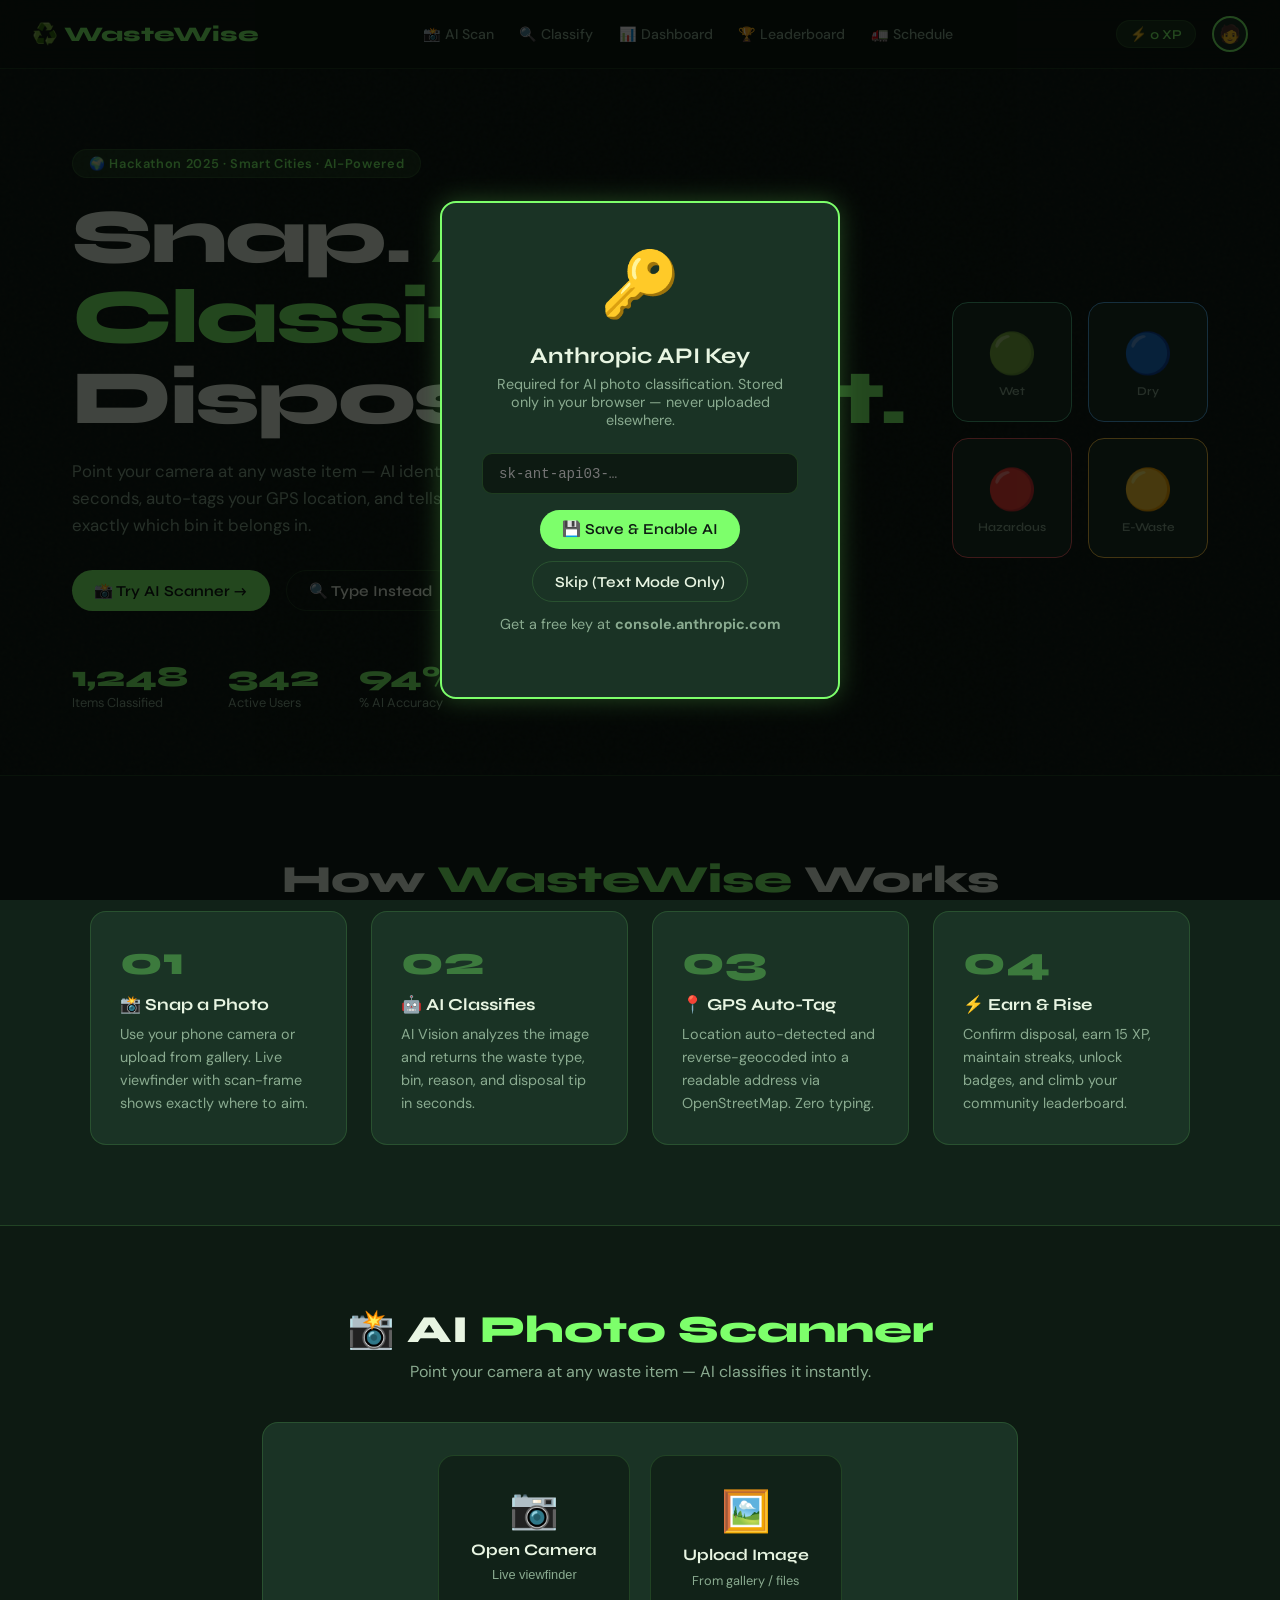
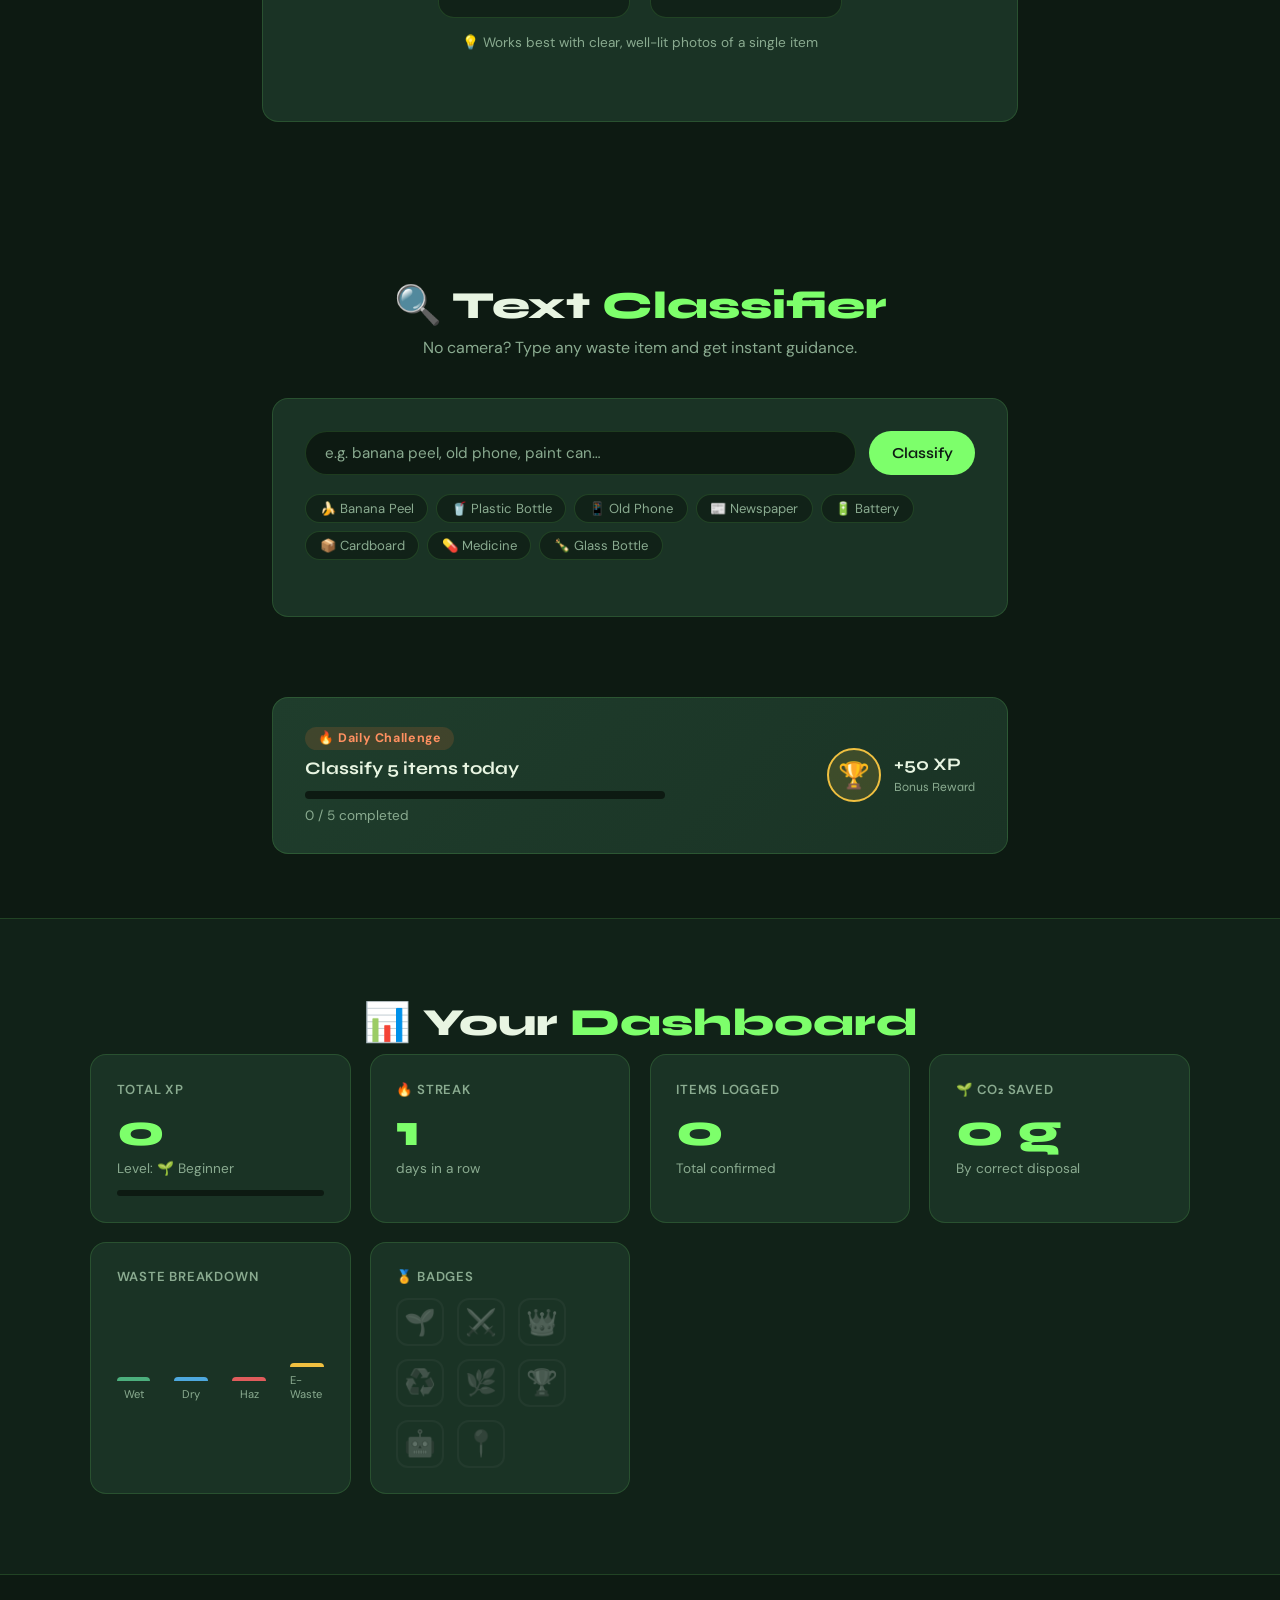
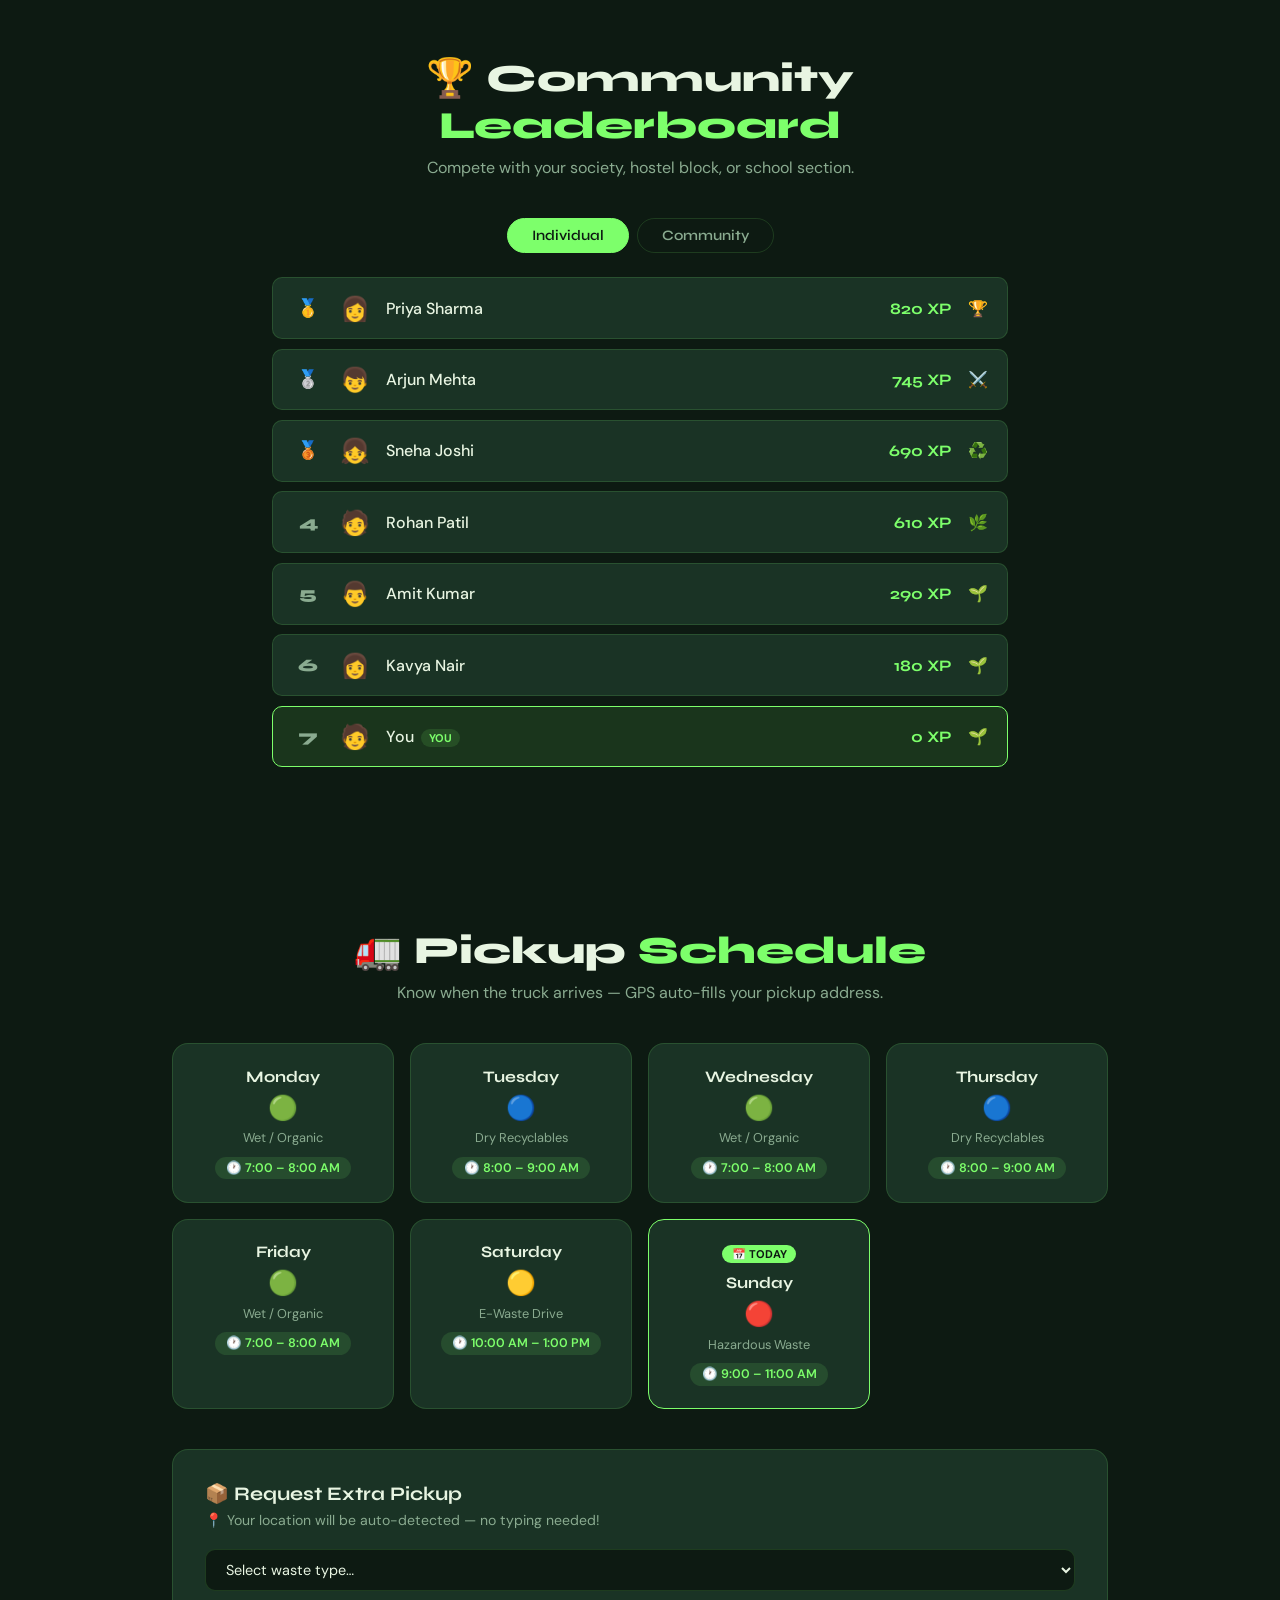
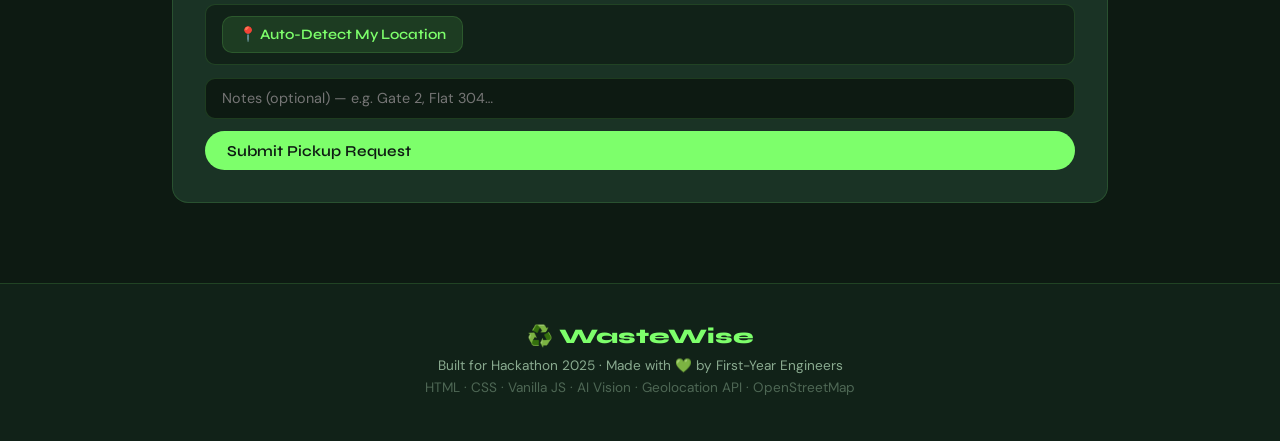
==== index.html @ c8e8f2af "Add files via upload" ====
<!DOCTYPE html>
<html lang="en">
<head>
  <meta charset="UTF-8"/>
  <meta name="viewport" content="width=device-width, initial-scale=1.0"/>
  <title>WasteWise – AI Waste Scanner</title>
  <link rel="stylesheet" href="style.css"/>
  <link href="https://fonts.googleapis.com/css2?family=Syne:wght@400;600;700;800&family=DM+Sans:ital,wght@0,300;0,400;0,500;1,300&display=swap" rel="stylesheet"/>
</head>
<body>

<!-- ═══════════ HEADER ═══════════ -->
<header class="header">
  <div class="logo">♻️ WasteWise</div>
  <nav class="nav">
    <a href="#ai-scan"     class="nav-link">📸 AI Scan</a>
    <a href="#scanner"     class="nav-link">🔍 Classify</a>
    <a href="#dashboard"   class="nav-link">📊 Dashboard</a>
    <a href="#leaderboard" class="nav-link">🏆 Leaderboard</a>
    <a href="#schedule"    class="nav-link">🚛 Schedule</a>
  </nav>
  <div class="header-right">
    <span class="xp-badge" id="headerXP">⚡ 0 XP</span>
    <div class="avatar">🧑</div>
  </div>
</header>

<!-- ═══════════ HERO ═══════════ -->
<section class="hero">
  <div class="hero-text">
    <div class="hero-tag">🌍 Hackathon 2025 · Smart Cities · AI-Powered</div>
    <h1 class="hero-title">Snap. <span class="accent">AI Classifies.</span><br/>Dispose <span class="accent">Right.</span></h1>
    <p class="hero-sub">Point your camera at any waste item — AI identifies it in seconds, auto-tags your GPS location, and tells you exactly which bin it belongs in.</p>
    <div class="hero-actions">
      <a href="#ai-scan" class="btn btn-primary">📸 Try AI Scanner →</a>
      <a href="#scanner" class="btn btn-ghost">🔍 Type Instead</a>
    </div>
    <div class="hero-stats">
      <div class="stat"><span class="stat-num" id="stat1">1,248</span><span class="stat-label">Items Classified</span></div>
      <div class="stat"><span class="stat-num" id="stat2">342</span><span class="stat-label">Active Users</span></div>
      <div class="stat"><span class="stat-num" id="stat3">94</span><span class="stat-label">% AI Accuracy</span></div>
    </div>
  </div>
  <div class="hero-visual">
    <div class="bin-group">
      <div class="bin bin-wet"    data-tooltip="Wet / Organic">🟢<span>Wet</span></div>
      <div class="bin bin-dry"    data-tooltip="Dry / Recyclable">🔵<span>Dry</span></div>
      <div class="bin bin-haz"    data-tooltip="Hazardous">🔴<span>Hazardous</span></div>
      <div class="bin bin-ewaste" data-tooltip="E-Waste">🟡<span>E-Waste</span></div>
    </div>
  </div>
</section>

<!-- ═══════════ HOW IT WORKS ═══════════ -->
<section class="how-section" id="how">
  <h2 class="section-title">How <span class="accent">WasteWise</span> Works</h2>
  <div class="steps">
    <div class="step-card">
      <div class="step-num">01</div>
      <h3>📸 Snap a Photo</h3>
      <p>Use your phone camera or upload from gallery. Live viewfinder with scan-frame shows exactly where to aim.</p>
    </div>
    <div class="step-card">
      <div class="step-num">02</div>
      <h3>🤖 AI Classifies</h3>
      <p>AI Vision analyzes the image and returns the waste type, bin, reason, and disposal tip in seconds.</p>
    </div>
    <div class="step-card">
      <div class="step-num">03</div>
      <h3>📍 GPS Auto-Tag</h3>
      <p>Location auto-detected and reverse-geocoded into a readable address via OpenStreetMap. Zero typing.</p>
    </div>
    <div class="step-card">
      <div class="step-num">04</div>
      <h3>⚡ Earn &amp; Rise</h3>
      <p>Confirm disposal, earn 15 XP, maintain streaks, unlock badges, and climb your community leaderboard.</p>
    </div>
  </div>
</section>

<!-- ═══════════════════════════════════════
     FEATURE 1 — AI PHOTO SCANNER
═══════════════════════════════════════ -->
<section class="ai-scan-section" id="ai-scan">
  <h2 class="section-title">📸 AI <span class="accent">Photo Scanner</span></h2>
  <p class="section-sub">Point your camera at any waste item — AI classifies it instantly.</p>

  <!-- API Notice bar -->
  <div class="api-notice hidden" id="apiNotice">
    ⚠️ AI scanning requires an Anthropic API key.
    <button class="btn-inline" id="setKeyBtn">Add Key →</button>
  </div>

  <div class="ai-scan-box">

    <!-- STEP 1: Input method -->
    <div class="cam-step" id="camStep1">
      <div class="cam-options">
        <button class="cam-option-btn" id="openCameraBtn">
          <div class="cam-option-icon">📷</div>
          <div class="cam-option-label">Open Camera</div>
          <div class="cam-option-sub">Live viewfinder</div>
        </button>
        <label class="cam-option-btn" for="fileUploadInput">
          <div class="cam-option-icon">🖼️</div>
          <div class="cam-option-label">Upload Image</div>
          <div class="cam-option-sub">From gallery / files</div>
        </label>
        <input type="file" id="fileUploadInput" accept="image/*" style="display:none"/>
      </div>
      <p class="cam-hint">💡 Works best with clear, well-lit photos of a single item</p>
    </div>

    <!-- STEP 2: Live Camera -->
    <div class="cam-step hidden" id="camStep2">
      <div class="camera-viewport">
        <video id="cameraVideo" autoplay playsinline muted></video>
        <div class="scan-overlay">
          <div class="scan-corner tl"></div>
          <div class="scan-corner tr"></div>
          <div class="scan-corner bl"></div>
          <div class="scan-corner br"></div>
          <div class="scan-laser"></div>
        </div>
        <p class="viewport-hint">📦 Centre the waste item inside the frame</p>
      </div>
      <canvas id="snapCanvas" style="display:none"></canvas>
      <div class="cam-bottom-bar">
        <button class="btn btn-ghost" id="closeCameraBtn">✕ Cancel</button>
        <button class="snap-btn" id="snapBtn" title="Take Photo">
          <div class="snap-ring"></div>
          <div class="snap-dot"></div>
        </button>
        <div style="width:80px"></div>
      </div>
    </div>

    <!-- STEP 3: Preview -->
    <div class="cam-step hidden" id="camStep3">
      <div class="preview-wrap">
        <img id="previewImg" src="" alt="Captured waste item"/>
        <div class="analyzing-overlay hidden" id="analyzingOverlay">
          <div class="ai-pulse"></div>
          <div class="ai-pulse-label">🤖 AI is analyzing…</div>
        </div>
      </div>
      <div class="preview-actions">
        <button class="btn btn-primary" id="analyzeBtn">🤖 Classify with AI</button>
        <button class="btn btn-ghost"   id="retakeBtn">🔄 Retake Photo</button>
      </div>
    </div>

    <!-- STEP 4: AI Result -->
    <div class="cam-step hidden" id="camStep4">
      <div class="ai-result-card">

        <div class="ai-result-top">
          <span class="ai-badge-pill">🤖 AI · Auto-Classified</span>
          <span class="ai-confidence-pill" id="aiConfidencePill">● High Confidence</span>
        </div>

        <div class="ai-result-main">
          <img id="aiThumb" src="" alt="Classified item" class="ai-thumb"/>
          <div class="ai-result-info">
            <div class="ai-item-name" id="aiItemName">Plastic Bottle</div>
            <div class="ai-bin-tag"   id="aiBinTag">🔵 Dry / Recyclable Bin</div>
            <span class="result-badge badge-dry ai-result-badge" id="aiResultBadge">DRY</span>
          </div>
        </div>

        <div class="ai-description" id="aiDescription">Loading description…</div>
        <div class="ai-tip-box"     id="aiTipBox">💡 Tip: Loading…</div>

        <!-- ══════════════════════════════
             FEATURE 2 — GPS AUTO-TAG
        ══════════════════════════════ -->
        <div class="gps-panel">
          <div class="gps-panel-header">
            <span>📍 Disposal Location</span>
            <button class="gps-refresh-btn" id="gpsRefreshBtn">🔄 Refresh GPS</button>
          </div>

          <!-- Detecting state -->
          <div class="gps-state gps-detecting hidden" id="gpsDetecting">
            <div class="gps-spinner"></div>
            <span>Acquiring GPS signal…</span>
          </div>

          <!-- Success state -->
          <div class="gps-state gps-result hidden" id="gpsResult">
            <div class="gps-address-row">
              <span class="gps-pin">📍</span>
              <div>
                <div class="gps-address" id="gpsAddress">—</div>
                <div class="gps-coords"  id="gpsCoords">—</div>
              </div>
            </div>
            <a class="gps-map-btn" id="gpsMapBtn" href="#" target="_blank" rel="noopener">
              🗺️ Open in Maps
            </a>
          </div>

          <!-- Denied state -->
          <div class="gps-state gps-denied hidden" id="gpsDenied">
            <span>⚠️ Location access denied.</span>
            <button class="btn-inline" id="gpsEnableBtn">Try Again</button>
          </div>
        </div>

        <div class="ai-actions">
          <button class="btn btn-confirm" id="aiConfirmBtn" data-bin="dry" data-co2="0">
            ✅ I Disposed Correctly! (+15 XP)
          </button>
          <button class="btn btn-ghost" id="aiReportBtn">🚩 Report Issue</button>
          <button class="btn btn-ghost" id="aiScanAgainBtn">📸 Scan Another Item</button>
        </div>

      </div>
    </div><!-- end camStep4 -->

  </div><!-- end ai-scan-box -->
</section>

<!-- ═══════════ TEXT CLASSIFIER ═══════════ -->
<section class="scanner-section" id="scanner">
  <h2 class="section-title">🔍 Text <span class="accent">Classifier</span></h2>
  <p class="section-sub">No camera? Type any waste item and get instant guidance.</p>

  <div class="classifier-box">
    <div class="search-bar">
      <input type="text" id="wasteInput" placeholder="e.g. banana peel, old phone, paint can…" autocomplete="off"/>
      <button class="btn btn-primary" id="classifyBtn">Classify</button>
    </div>
    <div class="quick-chips">
      <span class="chip" data-item="banana peel">🍌 Banana Peel</span>
      <span class="chip" data-item="plastic bottle">🥤 Plastic Bottle</span>
      <span class="chip" data-item="old phone">📱 Old Phone</span>
      <span class="chip" data-item="newspaper">📰 Newspaper</span>
      <span class="chip" data-item="battery">🔋 Battery</span>
      <span class="chip" data-item="cardboard">📦 Cardboard</span>
      <span class="chip" data-item="medicine bottle">💊 Medicine</span>
      <span class="chip" data-item="glass bottle">🍾 Glass Bottle</span>
    </div>
    <div class="result-card hidden" id="resultCard">
      <div class="result-header">
        <div class="result-icon" id="resultIcon">♻️</div>
        <div>
          <div class="result-item-name" id="resultItemName">Item</div>
          <div class="result-bin-label" id="resultBinLabel">Goes in: Dry Bin</div>
        </div>
        <span class="result-badge" id="resultBadge">DRY</span>
      </div>
      <div class="result-why" id="resultWhy"></div>
      <div class="result-tip" id="resultTip"></div>
      <div class="result-actions">
        <button class="btn btn-confirm" id="confirmBtn">✅ Disposed Correctly! (+10 XP)</button>
        <button class="btn btn-ghost"   id="reportBtn">🚩 Unsure / Report</button>
      </div>
    </div>
    <div class="unknown-card hidden" id="unknownCard">
      <div class="unknown-icon">🤔</div>
      <h3>We don't know this item yet!</h3>
      <p>Help us grow the database — vote for the correct bin:</p>
      <div class="bin-vote-group">
        <button class="bin-vote" data-bin="wet">🟢 Wet</button>
        <button class="bin-vote" data-bin="dry">🔵 Dry</button>
        <button class="bin-vote" data-bin="hazardous">🔴 Hazardous</button>
        <button class="bin-vote" data-bin="ewaste">🟡 E-Waste</button>
      </div>
      <p class="vote-thanks hidden" id="voteThanks">🎉 Thanks! +5 XP for contributing!</p>
    </div>
  </div>
</section>

<!-- ═══════════ DAILY CHALLENGE ═══════════ -->
<section class="challenge-section">
  <div class="challenge-banner">
    <div class="challenge-left">
      <div class="challenge-tag">🔥 Daily Challenge</div>
      <h3>Classify 5 items today</h3>
      <div class="progress-bar-wrap">
        <div class="progress-bar" id="challengeBar" style="width:0%"></div>
      </div>
      <p id="challengeProgress">0 / 5 completed</p>
    </div>
    <div class="challenge-reward">
      <div class="reward-circle">🏆</div>
      <div>+50 XP<br/><small>Bonus Reward</small></div>
    </div>
  </div>
</section>

<!-- ═══════════ DASHBOARD ═══════════ -->
<section class="dashboard-section" id="dashboard">
  <h2 class="section-title">📊 Your <span class="accent">Dashboard</span></h2>
  <div class="dash-grid">
    <div class="dash-card">
      <div class="dash-card-title">Total XP</div>
      <div class="dash-big" id="dashXP">0</div>
      <div class="dash-sub">Level: <span id="dashLevel">Beginner</span></div>
      <div class="level-bar-wrap"><div class="level-bar" id="levelBar" style="width:0%"></div></div>
    </div>
    <div class="dash-card">
      <div class="dash-card-title">🔥 Streak</div>
      <div class="dash-big" id="dashStreak">0</div>
      <div class="dash-sub">days in a row</div>
    </div>
    <div class="dash-card">
      <div class="dash-card-title">Items Logged</div>
      <div class="dash-big" id="dashItems">0</div>
      <div class="dash-sub">Total confirmed</div>
    </div>
    <div class="dash-card">
      <div class="dash-card-title">🌱 CO₂ Saved</div>
      <div class="dash-big" id="dashCO2">0 g</div>
      <div class="dash-sub">By correct disposal</div>
    </div>
    <div class="dash-card">
      <div class="dash-card-title">Waste Breakdown</div>
      <div class="bar-chart">
        <div class="bar-wrap"><div class="bar-col wet-col" id="barWet" style="height:4px"></div><span>Wet</span></div>
        <div class="bar-wrap"><div class="bar-col dry-col" id="barDry" style="height:4px"></div><span>Dry</span></div>
        <div class="bar-wrap"><div class="bar-col haz-col" id="barHaz" style="height:4px"></div><span>Haz</span></div>
        <div class="bar-wrap"><div class="bar-col ew-col"  id="barEW"  style="height:4px"></div><span>E-Waste</span></div>
      </div>
    </div>
    <div class="dash-card">
      <div class="dash-card-title">🏅 Badges</div>
      <div class="badge-grid" id="badgeGrid">
        <div class="badge locked" title="Log 1 item">🌱</div>
        <div class="badge locked" title="Log 10 items">⚔️</div>
        <div class="badge locked" title="7-day streak">👑</div>
        <div class="badge locked" title="5 dry items">♻️</div>
        <div class="badge locked" title="5 wet items">🌿</div>
        <div class="badge locked" title="500 XP">🏆</div>
        <div class="badge locked" title="5 AI scans">🤖</div>
        <div class="badge locked" title="3 GPS reports">📍</div>
      </div>
    </div>
  </div>
</section>

<!-- ═══════════ LEADERBOARD ═══════════ -->
<section class="leaderboard-section" id="leaderboard">
  <h2 class="section-title">🏆 Community <span class="accent">Leaderboard</span></h2>
  <p class="section-sub">Compete with your society, hostel block, or school section.</p>
  <div class="lb-tabs">
    <button class="lb-tab active" data-tab="individual">Individual</button>
    <button class="lb-tab"        data-tab="community">Community</button>
  </div>
  <div class="lb-table" id="lbTable"></div>
</section>

<!-- ═══════════ PICKUP SCHEDULE ═══════════ -->
<section class="schedule-section" id="schedule">
  <h2 class="section-title">🚛 Pickup <span class="accent">Schedule</span></h2>
  <p class="section-sub">Know when the truck arrives — GPS auto-fills your pickup address.</p>
  <div class="schedule-grid" id="scheduleGrid"></div>

  <div class="extra-pickup">
    <h3>📦 Request Extra Pickup</h3>
    <p class="pickup-sub">📍 Your location will be auto-detected — no typing needed!</p>
    <div class="pickup-form">
      <select id="pickupType">
        <option value="">Select waste type…</option>
        <option value="bulk">Bulk / Large Items</option>
        <option value="hazardous">Hazardous Waste</option>
        <option value="ewaste">E-Waste Drive</option>
        <option value="garden">Garden / Green Waste</option>
      </select>
      <div class="pickup-gps-row">
        <button class="btn btn-loc" id="detectPickupLocBtn">📍 Auto-Detect My Location</button>
        <div class="pickup-loc-detected hidden" id="pickupLocDetected">
          <span class="loc-tick">✅</span>
          <span id="pickupLocText">Detecting…</span>
          <button class="btn-redetect" id="redetectPickupBtn" title="Re-detect">🔄</button>
        </div>
      </div>
      <input type="text" id="pickupNotes" placeholder="Notes (optional) — e.g. Gate 2, Flat 304…"/>
      <button class="btn btn-primary" id="pickupSubmitBtn">Submit Pickup Request</button>
    </div>
    <div class="pickup-success hidden" id="pickupSuccess">
      ✅ Request submitted with your GPS location! You'll be notified 2 hrs before pickup. (+5 XP)
    </div>
  </div>
</section>

<!-- ═══════════ FOOTER ═══════════ -->
<footer class="footer">
  <div class="footer-logo">♻️ WasteWise</div>
  <p>Built for Hackathon 2025 · Made with 💚 by First-Year Engineers</p>
  <p class="footer-stack">HTML · CSS · Vanilla JS · AI Vision · Geolocation API · OpenStreetMap</p>
</footer>

<!-- Overlays -->
<div class="toast hidden" id="toast"></div>

<div class="popup-overlay hidden" id="badgePopup">
  <div class="popup-box">
    <div class="popup-icon" id="popupIcon">🏅</div>
    <h3>Badge Unlocked!</h3>
    <p id="popupBadgeName"></p>
    <button class="btn btn-primary" id="popupClose">Awesome! 🎉</button>
  </div>
</div>

<div class="popup-overlay hidden" id="apiKeyModal">
  <div class="popup-box api-key-box">
    <div class="popup-icon">🔑</div>
    <h3>Anthropic API Key</h3>
    <p>Required for AI photo classification. Stored only in your browser — never uploaded elsewhere.</p>
    <input type="password" id="apiKeyInput" placeholder="sk-ant-api03-…" class="api-key-input"/>
    <div class="api-key-actions">
      <button class="btn btn-primary" id="saveApiKeyBtn">💾 Save &amp; Enable AI</button>
      <button class="btn btn-ghost"   id="skipApiKeyBtn">Skip (Text Mode Only)</button>
    </div>
    <p class="api-key-note">Get a free key at <strong>console.anthropic.com</strong></p>
  </div>
</div>

<script src="script.js"></script>
</body>
</html>
---- style.css ----
/* ============================================================
   WasteWise v2 – style.css
   Dark forest green + electric lime · AI scanner · GPS panel
   ============================================================ */

/* ── Variables ── */
:root {
  --bg:      #0d1a12;
  --bg2:     #112218;
  --bg3:     #162d1e;
  --card:    #1a3325;
  --card2:   #1f3d2c;
  --accent:  #7dff6b;
  --accent2: #4cde3a;
  --adim:    rgba(125,255,107,0.12);
  --border:  rgba(125,255,107,0.15);
  --text:    #e8f5e2;
  --muted:   #8aab90;
  --wet:     #4caf7d;
  --dry:     #4ea8de;
  --haz:     #e05c5c;
  --ewaste:  #f0c040;
  --r:       16px;
  --rs:      10px;
  --shadow:  0 8px 40px rgba(0,0,0,.45);
  --glow:    0 0 24px rgba(125,255,107,.25);
}

/* ── Reset ── */
*,*::before,*::after{box-sizing:border-box;margin:0;padding:0}
html{scroll-behavior:smooth}
body{font-family:'DM Sans',sans-serif;background:var(--bg);color:var(--text);overflow-x:hidden}
a{text-decoration:none;color:inherit}
h1,h2,h3,.logo{font-family:'Syne',sans-serif}

/* Noise texture */
body::before{content:'';position:fixed;inset:0;background-image:url("data:image/svg+xml,%3Csvg viewBox='0 0 256 256' xmlns='http://www.w3.org/2000/svg'%3E%3Cfilter id='n'%3E%3CfeTurbulence type='fractalNoise' baseFrequency='0.9' numOctaves='4' stitchTiles='stitch'/%3E%3C/filter%3E%3Crect width='100%25' height='100%25' filter='url(%23n)' opacity='0.04'/%3E%3C/svg%3E");pointer-events:none;z-index:0}
section,header,footer{position:relative;z-index:1}

/* ── Typography ── */
.accent{color:var(--accent)}
.section-title{font-size:clamp(1.6rem,4vw,2.4rem);font-weight:800;text-align:center;margin-bottom:.5rem}
.section-sub{text-align:center;color:var(--muted);font-size:1rem;margin-bottom:2.5rem}

/* ── Buttons ── */
.btn{display:inline-flex;align-items:center;gap:.4rem;padding:.65rem 1.4rem;border-radius:50px;border:none;font-family:'Syne',sans-serif;font-size:.95rem;font-weight:600;cursor:pointer;transition:all .2s}
.btn-primary{background:var(--accent);color:#0d1a12}
.btn-primary:hover{background:var(--accent2);transform:translateY(-2px);box-shadow:var(--glow)}
.btn-ghost{background:transparent;color:var(--text);border:1.5px solid var(--border)}
.btn-ghost:hover{border-color:var(--accent);color:var(--accent)}
.btn-confirm{background:var(--wet);color:#fff;border-radius:var(--rs);font-size:.9rem;padding:.7rem 1.2rem}
.btn-confirm:hover{filter:brightness(1.15);transform:translateY(-2px)}
.btn-loc{background:var(--adim);border:1.5px solid var(--border);color:var(--accent);border-radius:var(--rs);font-family:'Syne',sans-serif;font-weight:600;font-size:.9rem;padding:.55rem 1rem;cursor:pointer;transition:all .2s}
.btn-loc:hover{border-color:var(--accent);box-shadow:var(--glow)}
.btn-inline{background:transparent;border:1px solid var(--accent);color:var(--accent);border-radius:50px;font-size:.8rem;font-weight:600;padding:.2rem .75rem;cursor:pointer;margin-left:.6rem;transition:all .2s}
.btn-inline:hover{background:var(--accent);color:#0d1a12}
.btn-redetect{background:transparent;border:none;cursor:pointer;font-size:1rem;margin-left:.4rem;transition:transform .3s}
.btn-redetect:hover{transform:rotate(180deg)}

/* ── HEADER ── */
.header{display:flex;align-items:center;justify-content:space-between;padding:1rem 2rem;background:rgba(13,26,18,.88);backdrop-filter:blur(12px);border-bottom:1px solid var(--border);position:sticky;top:0;z-index:200}
.logo{font-size:1.3rem;font-weight:800;color:var(--accent)}
.nav{display:flex;gap:1.6rem}
.nav-link{font-size:.88rem;font-weight:500;color:var(--muted);transition:color .2s}
.nav-link:hover{color:var(--accent)}
.header-right{display:flex;align-items:center;gap:1rem}
.xp-badge{background:var(--adim);border:1px solid var(--border);color:var(--accent);padding:.3rem .8rem;border-radius:50px;font-size:.85rem;font-weight:600;font-family:'Syne',sans-serif;transition:all .3s}
.avatar{width:36px;height:36px;border-radius:50%;background:var(--card);border:2px solid var(--accent);display:flex;align-items:center;justify-content:center;font-size:1.1rem}

/* ── HERO ── */
.hero{display:flex;align-items:center;justify-content:space-between;padding:5rem 2rem 4rem;max-width:1200px;margin:0 auto;gap:2rem}
.hero-tag{display:inline-block;background:var(--adim);border:1px solid var(--border);color:var(--accent);border-radius:50px;padding:.3rem 1rem;font-size:.8rem;font-weight:600;margin-bottom:1.2rem;letter-spacing:.05em}
.hero-title{font-size:clamp(2.4rem,7vw,4.8rem);font-weight:800;line-height:1.05;margin-bottom:1.2rem;letter-spacing:-.03em}
.hero-sub{color:var(--muted);font-size:1.05rem;line-height:1.6;max-width:460px;margin-bottom:2rem}
.hero-actions{display:flex;gap:1rem;flex-wrap:wrap;margin-bottom:3rem}
.hero-stats{display:flex;gap:2.5rem;flex-wrap:wrap}
.stat{display:flex;flex-direction:column}
.stat-num{font-family:'Syne',sans-serif;font-size:1.8rem;font-weight:800;color:var(--accent)}
.stat-label{font-size:.8rem;color:var(--muted)}
.bin-group{display:grid;grid-template-columns:1fr 1fr;gap:1rem}
.bin{width:120px;height:120px;background:var(--card);border:1.5px solid var(--border);border-radius:var(--r);display:flex;flex-direction:column;align-items:center;justify-content:center;font-size:2.5rem;gap:.3rem;cursor:default;transition:transform .25s,box-shadow .25s;position:relative}
.bin span{font-size:.75rem;font-weight:600;color:var(--muted);font-family:'Syne',sans-serif}
.bin:hover{transform:translateY(-6px);box-shadow:var(--glow)}
.bin-wet{border-color:var(--wet)}.bin-dry{border-color:var(--dry)}.bin-haz{border-color:var(--haz)}.bin-ewaste{border-color:var(--ewaste)}
.bin::after{content:attr(data-tooltip);position:absolute;bottom:-2.2rem;background:#000;color:var(--accent);font-size:.72rem;padding:.25rem .6rem;border-radius:6px;white-space:nowrap;opacity:0;pointer-events:none;transition:opacity .2s}
.bin:hover::after{opacity:1}

/* ── HOW SECTION ── */
.how-section{background:var(--bg2);padding:5rem 2rem;border-top:1px solid var(--border);border-bottom:1px solid var(--border)}
.steps{display:grid;grid-template-columns:repeat(auto-fit,minmax(220px,1fr));gap:1.5rem;max-width:1100px;margin:0 auto}
.step-card{background:var(--card);border:1px solid var(--border);border-radius:var(--r);padding:1.8rem;transition:transform .2s,border-color .2s}
.step-card:hover{transform:translateY(-4px);border-color:var(--accent)}
.step-num{font-family:'Syne',sans-serif;font-size:2.5rem;font-weight:800;color:var(--accent);opacity:.35;line-height:1;margin-bottom:.8rem}
.step-card h3{font-size:1.05rem;margin-bottom:.5rem}
.step-card p{color:var(--muted);font-size:.9rem;line-height:1.6}

/* ══════════════════════════════════════════
   AI SCAN SECTION
══════════════════════════════════════════ */
.ai-scan-section{padding:5rem 2rem;max-width:820px;margin:0 auto}

.api-notice{background:rgba(224,92,92,.12);border:1px solid var(--haz);border-radius:var(--rs);color:var(--haz);padding:.7rem 1.2rem;font-size:.9rem;margin-bottom:1.5rem;display:flex;align-items:center;gap:.5rem}
.api-notice.hidden{display:none!important}

.ai-scan-box{background:var(--card);border:1px solid var(--border);border-radius:var(--r);padding:2rem;min-height:300px}

/* cam steps */
.cam-step{animation:slideUp .3s ease}
.cam-step.hidden{display:none!important}
@keyframes slideUp{from{transform:translateY(14px);opacity:0}to{transform:translateY(0);opacity:1}}

/* ── Step 1: options ── */
.cam-options{display:flex;gap:1.2rem;justify-content:center;flex-wrap:wrap;margin-bottom:1rem}
.cam-option-btn{background:var(--bg2);border:1.5px solid var(--border);border-radius:var(--r);padding:1.8rem 2rem;display:flex;flex-direction:column;align-items:center;gap:.5rem;cursor:pointer;transition:all .2s;min-width:160px}
.cam-option-btn:hover{border-color:var(--accent);box-shadow:var(--glow);transform:translateY(-3px)}
.cam-option-icon{font-size:2.5rem}
.cam-option-label{font-family:'Syne',sans-serif;font-weight:700;font-size:1rem;color:var(--text)}
.cam-option-sub{font-size:.8rem;color:var(--muted)}
.cam-hint{text-align:center;color:var(--muted);font-size:.85rem;margin-top:.5rem}

/* ── Step 2: camera viewport ── */
.camera-viewport{position:relative;width:100%;max-width:600px;margin:0 auto;border-radius:var(--r);overflow:hidden;background:#000;aspect-ratio:4/3}
#cameraVideo{width:100%;height:100%;object-fit:cover;display:block}

/* Scan frame overlay */
.scan-overlay{position:absolute;inset:0;pointer-events:none}
.scan-corner{position:absolute;width:36px;height:36px;border-color:var(--accent);border-style:solid}
.scan-corner.tl{top:12%;left:12%;border-width:3px 0 0 3px;border-radius:4px 0 0 0}
.scan-corner.tr{top:12%;right:12%;border-width:3px 3px 0 0;border-radius:0 4px 0 0}
.scan-corner.bl{bottom:12%;left:12%;border-width:0 0 3px 3px;border-radius:0 0 0 4px}
.scan-corner.br{bottom:12%;right:12%;border-width:0 3px 3px 0;border-radius:0 0 4px 0}

/* Scanning laser line */
.scan-laser{position:absolute;left:12%;right:12%;height:2px;background:linear-gradient(90deg,transparent,var(--accent),transparent);animation:laserScan 2s ease-in-out infinite;box-shadow:0 0 8px var(--accent)}
@keyframes laserScan{0%{top:12%}50%{top:88%}100%{top:12%}}

.viewport-hint{position:absolute;bottom:1rem;left:50%;transform:translateX(-50%);background:rgba(0,0,0,.6);color:var(--accent);font-size:.8rem;padding:.3rem .9rem;border-radius:50px;white-space:nowrap}

.cam-bottom-bar{display:flex;justify-content:space-between;align-items:center;margin-top:1.2rem;padding:0 1rem}

/* Shutter button */
.snap-btn{width:72px;height:72px;border-radius:50%;background:transparent;border:4px solid var(--accent);display:flex;align-items:center;justify-content:center;cursor:pointer;position:relative;transition:transform .15s;padding:0}
.snap-btn:hover{transform:scale(1.08)}
.snap-btn:active{transform:scale(.94)}
.snap-ring{width:60px;height:60px;border-radius:50%;border:2px solid var(--accent);position:absolute;opacity:.4}
.snap-dot{width:50px;height:50px;border-radius:50%;background:var(--accent)}

/* ── Step 3: preview ── */
.preview-wrap{position:relative;width:100%;max-width:500px;margin:0 auto;border-radius:var(--r);overflow:hidden;background:#000}
.preview-wrap img{width:100%;display:block}

/* Analyzing overlay */
.analyzing-overlay{position:absolute;inset:0;background:rgba(13,26,18,.82);display:flex;flex-direction:column;align-items:center;justify-content:center;gap:1.2rem}
.analyzing-overlay.hidden{display:none!important}
.ai-pulse{width:60px;height:60px;border-radius:50%;background:var(--adim);border:3px solid var(--accent);animation:pulse 1.2s ease-in-out infinite}
@keyframes pulse{0%,100%{transform:scale(1);opacity:.7}50%{transform:scale(1.25);opacity:1}}
.ai-pulse-label{font-family:'Syne',sans-serif;font-weight:700;color:var(--accent);font-size:1rem}

.preview-actions{display:flex;gap:.8rem;justify-content:center;margin-top:1.2rem;flex-wrap:wrap}

/* ── Step 4: AI result ── */
.ai-result-card{background:var(--bg2);border:1.5px solid var(--border);border-radius:var(--r);padding:1.6rem;animation:slideUp .35s ease}
.ai-result-top{display:flex;justify-content:space-between;align-items:center;margin-bottom:1rem;flex-wrap:wrap;gap:.5rem}
.ai-badge-pill{background:rgba(125,255,107,.08);border:1px solid var(--border);color:var(--accent);border-radius:50px;padding:.25rem .85rem;font-size:.78rem;font-weight:600;font-family:'Syne',sans-serif}
.ai-confidence-pill{font-size:.82rem;font-weight:700;font-family:'Syne',sans-serif}

.ai-result-main{display:flex;gap:1.2rem;align-items:center;margin-bottom:1rem}
.ai-thumb{width:100px;height:100px;object-fit:cover;border-radius:var(--rs);border:2px solid var(--border);flex-shrink:0}
.ai-result-info{flex:1}
.ai-item-name{font-family:'Syne',sans-serif;font-size:1.4rem;font-weight:800;margin-bottom:.3rem}
.ai-bin-tag{color:var(--muted);font-size:.9rem;margin-bottom:.5rem}
.ai-result-badge{display:inline-block}

.ai-description{color:var(--text);font-size:.92rem;line-height:1.6;margin-bottom:.8rem}
.ai-tip-box{background:var(--adim);border-left:3px solid var(--accent);padding:.6rem 1rem;border-radius:0 var(--rs) var(--rs) 0;font-size:.88rem;color:var(--accent);margin-bottom:1.2rem}
.ai-actions{display:flex;gap:.7rem;flex-wrap:wrap}

/* Result badge variants (shared by text + AI classifier) */
.result-badge{padding:.3rem .9rem;border-radius:50px;font-family:'Syne',sans-serif;font-size:.78rem;font-weight:700;letter-spacing:.06em}
.badge-wet{background:rgba(76,175,125,.2);color:var(--wet);border:1px solid var(--wet)}
.badge-dry{background:rgba(78,168,222,.2);color:var(--dry);border:1px solid var(--dry)}
.badge-haz{background:rgba(224,92,92,.2);color:var(--haz);border:1px solid var(--haz)}
.badge-ewaste{background:rgba(240,192,64,.2);color:var(--ewaste);border:1px solid var(--ewaste)}

/* ══════════════════════════════════════════
   GPS PANEL (Feature 2)
══════════════════════════════════════════ */
.gps-panel{background:var(--card);border:1px solid var(--border);border-radius:var(--rs);padding:1rem 1.2rem;margin-bottom:1.2rem}
.gps-panel-header{display:flex;justify-content:space-between;align-items:center;margin-bottom:.8rem;font-family:'Syne',sans-serif;font-size:.85rem;font-weight:700;color:var(--text)}
.gps-refresh-btn{background:transparent;border:1px solid var(--border);color:var(--muted);border-radius:50px;font-size:.75rem;padding:.2rem .7rem;cursor:pointer;transition:all .2s}
.gps-refresh-btn:hover{border-color:var(--accent);color:var(--accent)}

/* GPS states */
.gps-state{display:flex;align-items:center;gap:.8rem;font-size:.88rem;flex-wrap:wrap}
.gps-state.hidden{display:none!important}

.gps-detecting{color:var(--muted)}
.gps-spinner{width:18px;height:18px;border:2px solid var(--border);border-top-color:var(--accent);border-radius:50%;animation:spin .8s linear infinite;flex-shrink:0}
@keyframes spin{to{transform:rotate(360deg)}}

.gps-result{flex-direction:column;align-items:flex-start;gap:.6rem}
.gps-address-row{display:flex;gap:.6rem;align-items:flex-start}
.gps-pin{font-size:1.2rem;flex-shrink:0;margin-top:.1rem}
.gps-address{font-weight:600;color:var(--text);font-size:.9rem;line-height:1.4}
.gps-coords{color:var(--muted);font-size:.78rem;margin-top:.2rem}
.gps-map-btn{display:inline-flex;align-items:center;gap:.4rem;background:var(--adim);border:1px solid var(--border);color:var(--accent);border-radius:50px;padding:.3rem .9rem;font-size:.8rem;font-weight:600;font-family:'Syne',sans-serif;transition:all .2s;margin-left:1.8rem}
.gps-map-btn:hover{border-color:var(--accent);box-shadow:var(--glow)}

.gps-denied{color:var(--haz);gap:.6rem}

/* ══════════════════════════════════════════
   TEXT CLASSIFIER SECTION
══════════════════════════════════════════ */
.scanner-section{padding:5rem 2rem;max-width:800px;margin:0 auto}
.classifier-box{background:var(--card);border:1px solid var(--border);border-radius:var(--r);padding:2rem}

.search-bar{display:flex;gap:.8rem;margin-bottom:1.2rem}
.search-bar input{flex:1;background:var(--bg);border:1.5px solid var(--border);border-radius:50px;padding:.7rem 1.2rem;color:var(--text);font-family:'DM Sans',sans-serif;font-size:.95rem;outline:none;transition:border-color .2s}
.search-bar input:focus{border-color:var(--accent)}
.search-bar input::placeholder{color:var(--muted)}

.quick-chips{display:flex;flex-wrap:wrap;gap:.5rem;margin-bottom:1.5rem}
.chip{background:var(--bg2);border:1px solid var(--border);border-radius:50px;padding:.3rem .85rem;font-size:.82rem;cursor:pointer;transition:all .18s;color:var(--muted)}
.chip:hover{border-color:var(--accent);color:var(--accent);background:var(--adim)}

.result-card{background:var(--bg2);border:1.5px solid var(--border);border-radius:var(--r);padding:1.5rem;animation:slideUp .3s ease}
.result-card.hidden,.unknown-card.hidden{display:none!important}
.result-header{display:flex;align-items:center;gap:1rem;margin-bottom:1rem}
.result-icon{font-size:2.5rem}
.result-item-name{font-family:'Syne',sans-serif;font-size:1.25rem;font-weight:700}
.result-bin-label{color:var(--muted);font-size:.85rem;margin-top:.2rem}
.result-header .result-badge{margin-left:auto}
.result-why{color:var(--text);font-size:.92rem;line-height:1.6;margin-bottom:.8rem}
.result-tip{background:var(--adim);border-left:3px solid var(--accent);padding:.6rem 1rem;border-radius:0 var(--rs) var(--rs) 0;font-size:.88rem;color:var(--accent);margin-bottom:1.2rem}
.result-actions{display:flex;gap:.8rem;flex-wrap:wrap}

.unknown-card{background:var(--bg2);border:1.5px dashed var(--border);border-radius:var(--r);padding:2rem;text-align:center;animation:slideUp .3s ease}
.unknown-icon{font-size:3rem;margin-bottom:.8rem}
.unknown-card h3{margin-bottom:.5rem}
.unknown-card p{color:var(--muted);font-size:.9rem;margin-bottom:1rem}
.bin-vote-group{display:flex;gap:.6rem;justify-content:center;flex-wrap:wrap}
.bin-vote{padding:.55rem 1.1rem;border-radius:var(--rs);border:1.5px solid var(--border);background:var(--card);color:var(--text);font-size:.9rem;cursor:pointer;transition:all .2s}
.bin-vote:hover{border-color:var(--accent);color:var(--accent)}
.vote-thanks{color:var(--accent);font-size:.9rem;margin-top:1rem}

/* ── Challenge ── */
.challenge-section{padding:0 2rem 4rem;max-width:800px;margin:0 auto}
.challenge-banner{background:linear-gradient(135deg,var(--card2),var(--card));border:1.5px solid var(--border);border-radius:var(--r);padding:1.8rem 2rem;display:flex;align-items:center;justify-content:space-between;gap:1.5rem}
.challenge-tag{display:inline-block;background:rgba(255,120,50,.15);color:#ff9060;border-radius:50px;padding:.2rem .8rem;font-size:.78rem;font-weight:700;letter-spacing:.05em;margin-bottom:.5rem}
.challenge-banner h3{font-family:'Syne',sans-serif;font-size:1.1rem;margin-bottom:.8rem}
.challenge-left{flex:1}
.progress-bar-wrap{background:var(--bg);border-radius:50px;height:8px;width:100%;max-width:360px;overflow:hidden;margin-bottom:.5rem}
.progress-bar{height:100%;background:var(--accent);border-radius:50px;transition:width .5s ease}
#challengeProgress{color:var(--muted);font-size:.85rem}
.challenge-reward{display:flex;align-items:center;gap:.8rem}
.reward-circle{width:54px;height:54px;border-radius:50%;background:rgba(255,200,60,.15);border:2px solid var(--ewaste);display:flex;align-items:center;justify-content:center;font-size:1.6rem}
.challenge-reward div:last-child{font-family:'Syne',sans-serif;font-weight:700;font-size:1.1rem}
.challenge-reward small{color:var(--muted);font-weight:400;font-size:.78rem}

/* ── Dashboard ── */
.dashboard-section{padding:5rem 2rem;background:var(--bg2);border-top:1px solid var(--border);border-bottom:1px solid var(--border)}
.dash-grid{display:grid;grid-template-columns:repeat(auto-fit,minmax(240px,1fr));gap:1.2rem;max-width:1100px;margin:0 auto}
.dash-card{background:var(--card);border:1px solid var(--border);border-radius:var(--r);padding:1.6rem;transition:transform .2s}
.dash-card:hover{transform:translateY(-3px)}
.dash-card-title{font-size:.82rem;font-weight:600;color:var(--muted);text-transform:uppercase;letter-spacing:.06em;margin-bottom:.7rem}
.dash-big{font-family:'Syne',sans-serif;font-size:2.8rem;font-weight:800;color:var(--accent);line-height:1;margin-bottom:.4rem}
.dash-sub{color:var(--muted);font-size:.85rem}
.level-bar-wrap{background:var(--bg);border-radius:50px;height:6px;margin-top:.8rem;overflow:hidden}
.level-bar{height:100%;background:linear-gradient(90deg,var(--accent2),var(--accent));border-radius:50px;transition:width .5s ease}
.bar-chart{display:flex;gap:1.5rem;align-items:flex-end;justify-content:center;height:100px;margin-top:1rem}
.bar-wrap{display:flex;flex-direction:column;align-items:center;gap:.4rem;flex:1}
.bar-col{width:100%;border-radius:4px 4px 0 0;transition:height .6s ease;min-height:4px}
.bar-wrap span{font-size:.7rem;color:var(--muted)}
.wet-col{background:var(--wet)}.dry-col{background:var(--dry)}.haz-col{background:var(--haz)}.ew-col{background:var(--ewaste)}
.badge-grid{display:flex;flex-wrap:wrap;gap:.8rem;margin-top:.8rem}
.badge{width:48px;height:48px;border-radius:12px;border:2px solid var(--border);display:flex;align-items:center;justify-content:center;font-size:1.6rem;cursor:pointer;transition:all .2s;position:relative}
.badge.locked{filter:grayscale(1) opacity(.3)}
.badge.unlocked{border-color:var(--accent);filter:none;animation:pop .4s ease}
@keyframes pop{0%{transform:scale(.7)}60%{transform:scale(1.15)}100%{transform:scale(1)}}

/* ── Leaderboard ── */
.leaderboard-section{padding:5rem 2rem;max-width:800px;margin:0 auto}
.lb-tabs{display:flex;gap:.5rem;margin-bottom:1.5rem;justify-content:center}
.lb-tab{padding:.5rem 1.5rem;border-radius:50px;border:1.5px solid var(--border);background:transparent;color:var(--muted);cursor:pointer;font-family:'Syne',sans-serif;font-size:.9rem;font-weight:600;transition:all .2s}
.lb-tab.active{background:var(--accent);color:#0d1a12;border-color:var(--accent)}
.lb-table{display:flex;flex-direction:column;gap:.6rem}
.lb-row{background:var(--card);border:1px solid var(--border);border-radius:var(--rs);padding:.9rem 1.2rem;display:flex;align-items:center;gap:1rem;transition:border-color .2s}
.lb-row:hover{border-color:var(--accent)}
.lb-row.you{border-color:var(--accent);background:var(--adim)}
.lb-rank{font-family:'Syne',sans-serif;font-size:1.1rem;font-weight:800;width:2rem;text-align:center;color:var(--muted)}
.lb-rank.top{color:var(--ewaste)}
.lb-avatar{font-size:1.5rem}
.lb-name{flex:1;font-weight:500}
.lb-you-tag{background:var(--adim);color:var(--accent);font-size:.7rem;font-weight:700;padding:.15rem .5rem;border-radius:50px;margin-left:.4rem}
.lb-xp{font-family:'Syne',sans-serif;font-weight:700;color:var(--accent)}

/* ── Schedule ── */
.schedule-section{padding:5rem 2rem;max-width:1000px;margin:0 auto}
.schedule-grid{display:grid;grid-template-columns:repeat(auto-fit,minmax(200px,1fr));gap:1rem;margin-bottom:2.5rem}
.schedule-card{background:var(--card);border:1px solid var(--border);border-radius:var(--r);padding:1.4rem;text-align:center;transition:transform .2s}
.schedule-card:hover{transform:translateY(-3px)}
.schedule-card.today{border-color:var(--accent)}
.today-tag{display:inline-block;background:var(--accent);color:#0d1a12;border-radius:50px;padding:.15rem .6rem;font-size:.7rem;font-weight:700;margin-bottom:.6rem}
.schedule-day{font-family:'Syne',sans-serif;font-size:1rem;font-weight:700;margin-bottom:.4rem}
.schedule-type{font-size:1.5rem;margin-bottom:.4rem}
.schedule-label{font-size:.8rem;color:var(--muted);margin-bottom:.6rem}
.schedule-time{display:inline-block;background:var(--adim);color:var(--accent);border-radius:50px;padding:.2rem .7rem;font-size:.78rem;font-weight:600}

/* Extra pickup form */
.extra-pickup{background:var(--card);border:1px solid var(--border);border-radius:var(--r);padding:2rem}
.extra-pickup h3{font-family:'Syne',sans-serif;font-size:1.2rem;margin-bottom:.4rem}
.pickup-sub{color:var(--muted);font-size:.88rem;margin-bottom:1.2rem}
.pickup-form{display:flex;flex-direction:column;gap:.8rem}
.pickup-form select,.pickup-form input{background:var(--bg);border:1.5px solid var(--border);border-radius:var(--rs);padding:.65rem 1rem;color:var(--text);font-family:'DM Sans',sans-serif;font-size:.9rem;outline:none;transition:border-color .2s;width:100%}
.pickup-form select:focus,.pickup-form input:focus{border-color:var(--accent)}
.pickup-form select option{background:var(--bg)}

.pickup-gps-row{display:flex;align-items:center;gap:1rem;flex-wrap:wrap;background:var(--bg2);border:1px solid var(--border);border-radius:var(--rs);padding:.7rem 1rem}
.pickup-loc-detected{display:flex;align-items:center;gap:.5rem;font-size:.88rem;color:var(--text)}
.pickup-loc-detected.hidden{display:none!important}
.loc-tick{font-size:1rem}

.pickup-success{margin-top:1rem;color:var(--accent);font-size:.9rem;background:var(--adim);border:1px solid var(--border);border-radius:var(--rs);padding:.8rem 1rem;animation:slideUp .3s ease}
.pickup-success.hidden{display:none!important}

/* ── Footer ── */
.footer{background:var(--bg2);border-top:1px solid var(--border);padding:2.5rem 2rem;text-align:center}
.footer-logo{font-family:'Syne',sans-serif;font-size:1.3rem;font-weight:800;color:var(--accent);margin-bottom:.5rem}
.footer p{color:var(--muted);font-size:.85rem;margin-bottom:.3rem}
.footer-stack{font-size:.75rem;opacity:.5}

/* ── Toast ── */
.toast{position:fixed;bottom:2rem;left:50%;transform:translateX(-50%);background:var(--card);border:1.5px solid var(--accent);color:var(--accent);padding:.8rem 1.6rem;border-radius:50px;font-family:'Syne',sans-serif;font-size:.9rem;font-weight:600;z-index:9999;box-shadow:var(--glow);animation:toastIn .3s ease}
.toast.hidden{display:none!important}
@keyframes toastIn{from{transform:translateX(-50%) translateY(20px);opacity:0}to{transform:translateX(-50%) translateY(0);opacity:1}}

/* ── Popups ── */
.popup-overlay{position:fixed;inset:0;background:rgba(0,0,0,.72);display:flex;align-items:center;justify-content:center;z-index:9998}
.popup-overlay.hidden{display:none!important}
.popup-box{background:var(--card);border:2px solid var(--accent);border-radius:var(--r);padding:2.5rem;text-align:center;max-width:340px;width:90%;animation:popIn .4s cubic-bezier(.34,1.56,.64,1);box-shadow:var(--glow)}
@keyframes popIn{from{transform:scale(.6);opacity:0}to{transform:scale(1);opacity:1}}
.popup-icon{font-size:4rem;margin-bottom:1rem}
.popup-box h3{font-family:'Syne',sans-serif;font-size:1.4rem;margin-bottom:.4rem}
.popup-box p{color:var(--muted);margin-bottom:1.5rem;font-size:.9rem}

/* API key modal */
.api-key-box{max-width:400px}
.api-key-input{width:100%;background:var(--bg);border:1.5px solid var(--border);border-radius:var(--rs);padding:.7rem 1rem;color:var(--text);font-family:monospace;font-size:.88rem;outline:none;margin-bottom:1rem;transition:border-color .2s}
.api-key-input:focus{border-color:var(--accent)}
.api-key-actions{display:flex;gap:.8rem;justify-content:center;flex-wrap:wrap;margin-bottom:.8rem}
.api-key-note{color:var(--muted);font-size:.8rem}

/* ── Utility ── */
.hidden{display:none!important}

/* ── Responsive ── */
@media(max-width:768px){
  .hero{flex-direction:column;padding:3rem 1.2rem 2rem;text-align:center}
  .hero-sub{margin:0 auto 2rem}
  .hero-actions{justify-content:center}
  .hero-stats{justify-content:center}
  .hero-visual{display:none}
  .nav{display:none}
  .search-bar{flex-direction:column}
  .challenge-banner{flex-direction:column}
  .ai-result-main{flex-direction:column}
  .ai-thumb{width:100%;height:200px}
  .cam-bottom-bar{padding:0}
}
@media(max-width:480px){
  .dash-grid{grid-template-columns:1fr}
  .header{padding:.8rem 1rem}
  .ai-scan-box{padding:1.2rem}
}
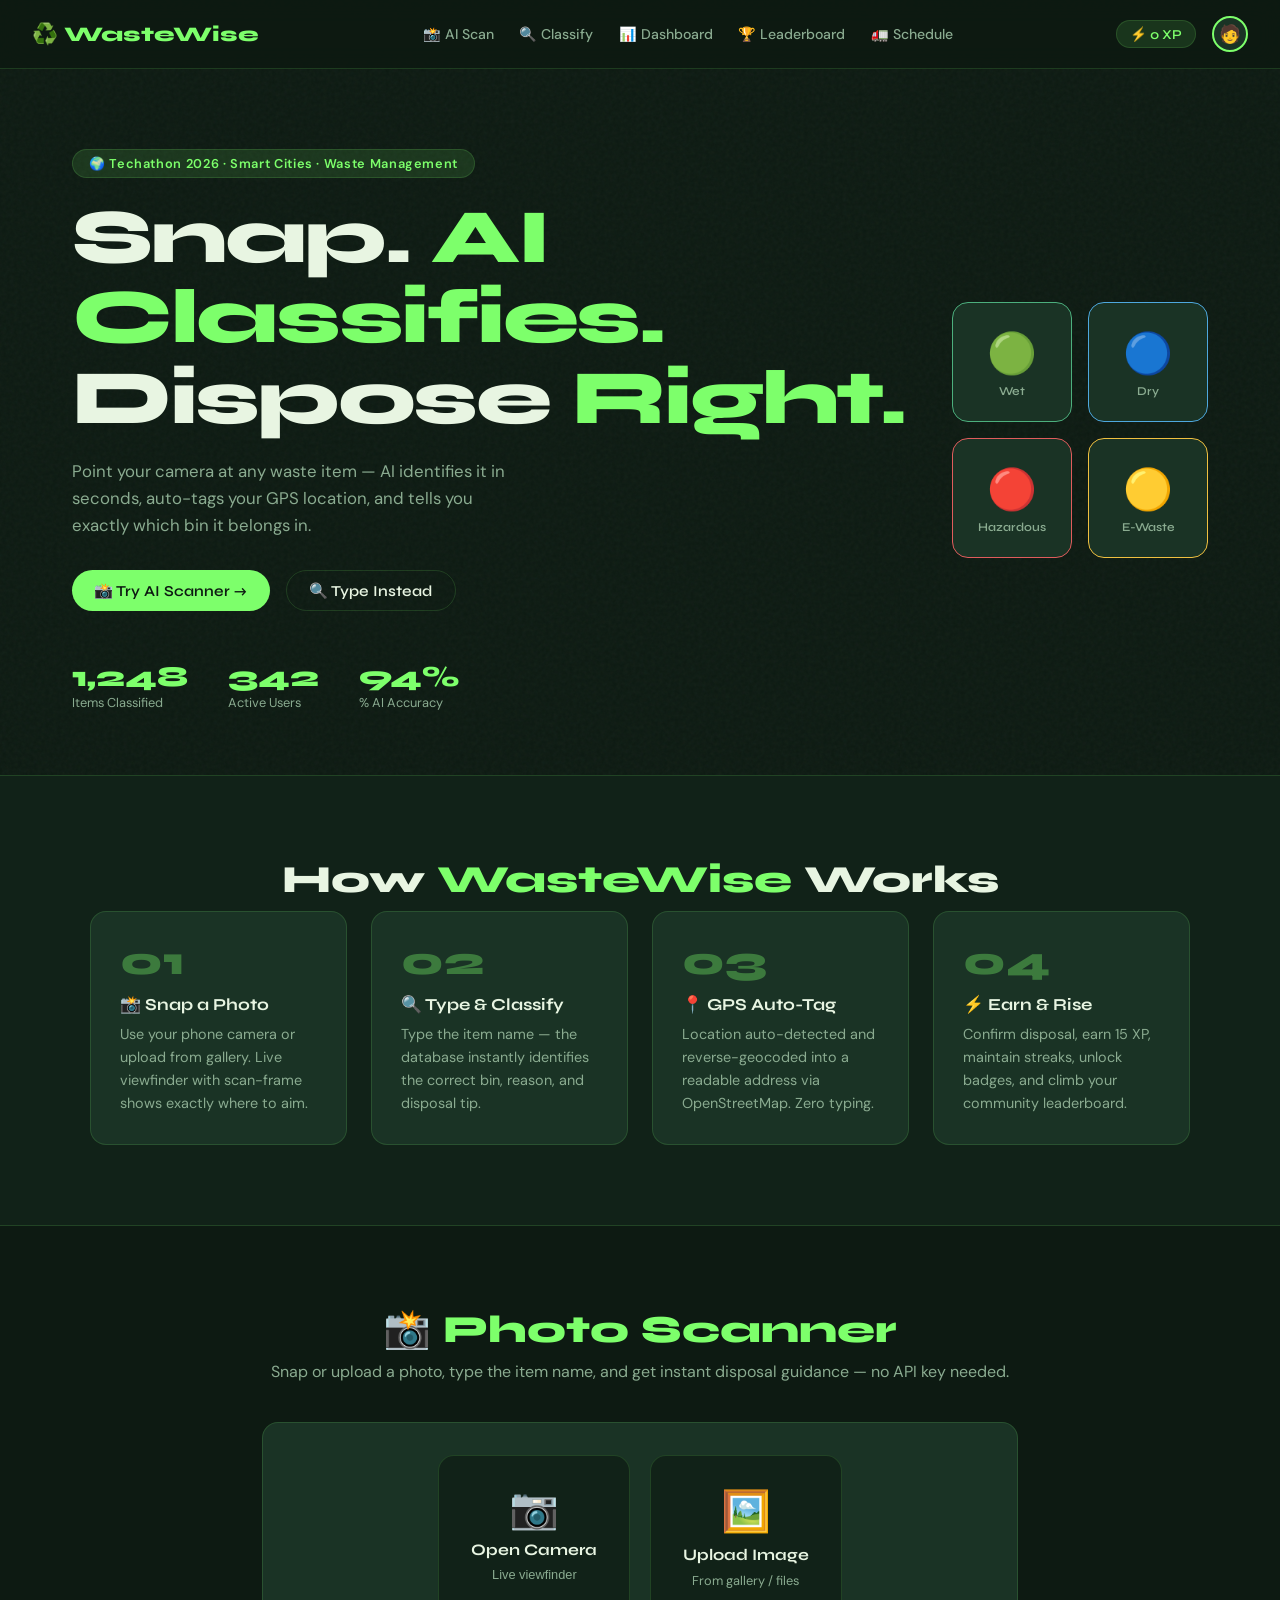
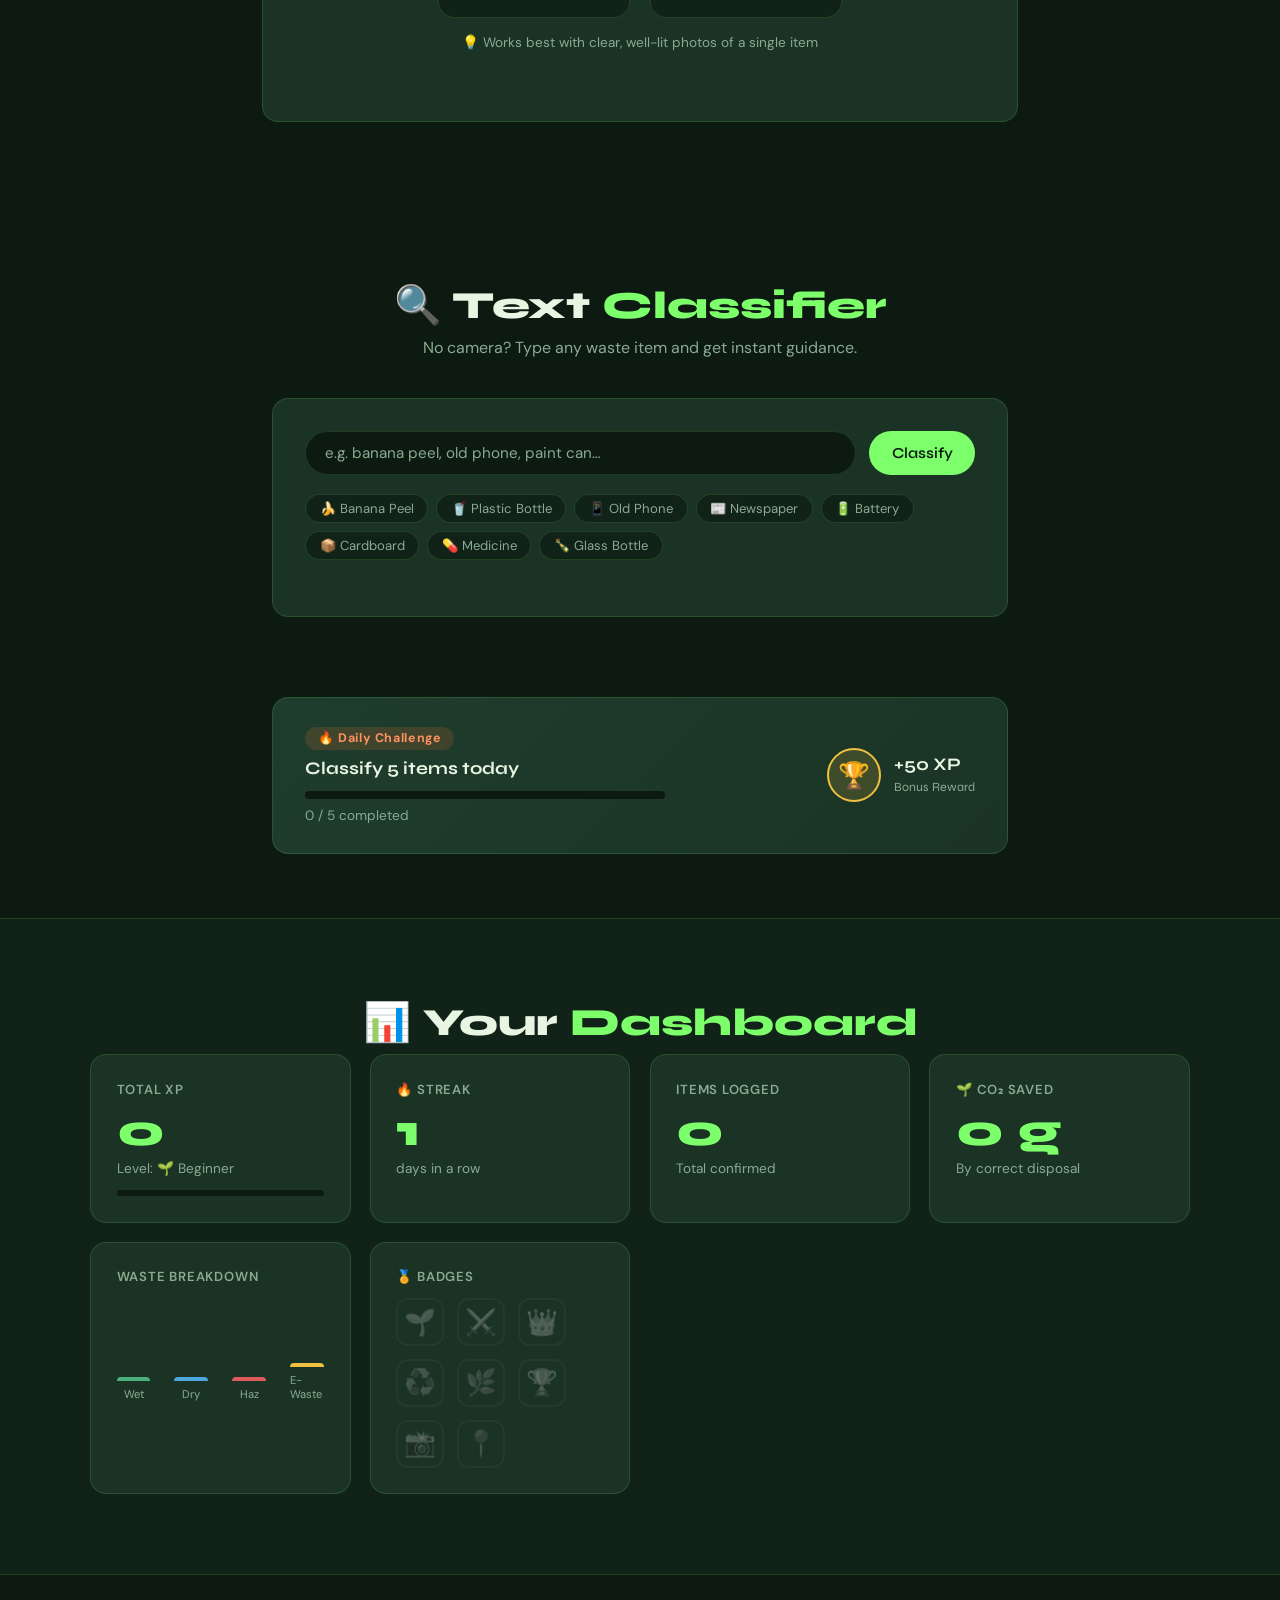
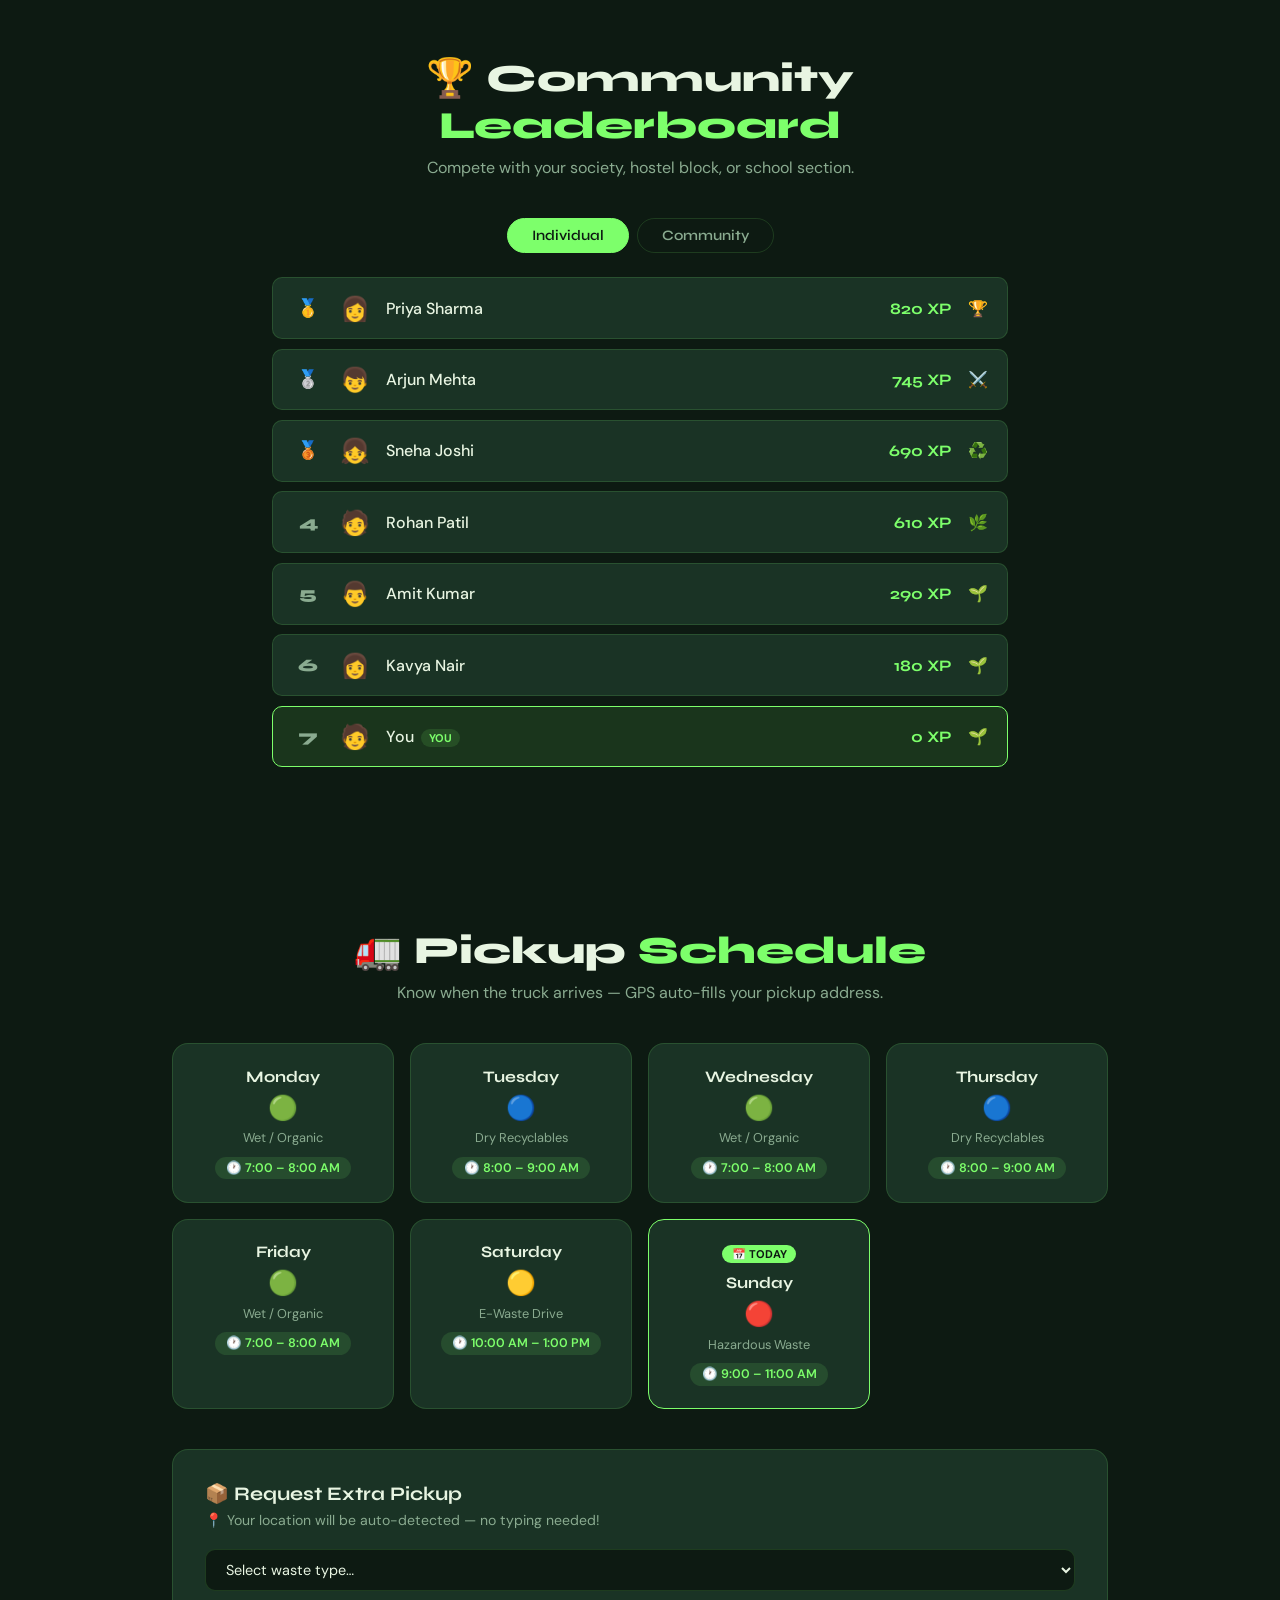
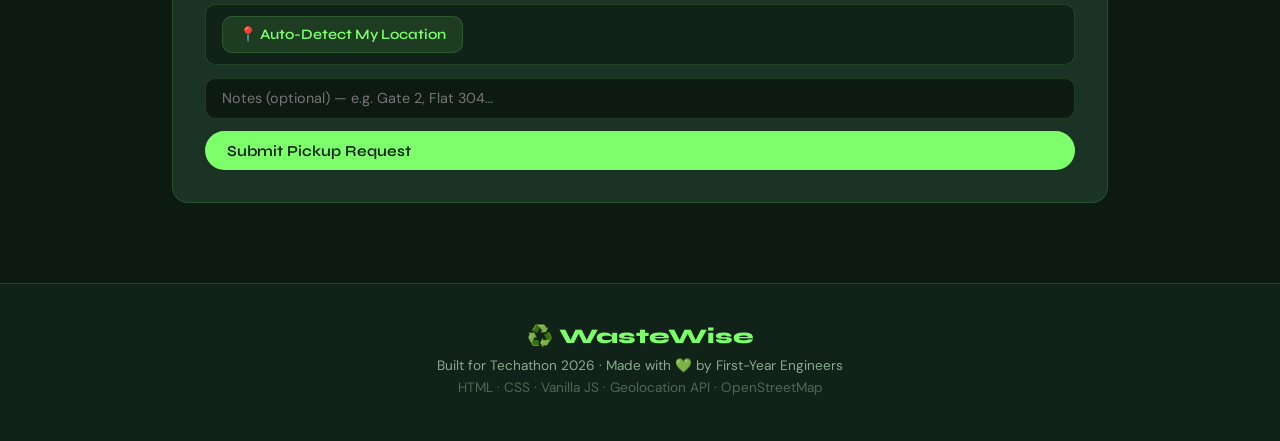
==== commit e474ba55: "Add files via upload" ====
--- a/index.html
+++ b/index.html
@@ -28,7 +28,7 @@
 <!-- ═══════════ HERO ═══════════ -->
 <section class="hero">
   <div class="hero-text">
-    <div class="hero-tag">🌍 Hackathon 2025 · Smart Cities · AI-Powered</div>
+    <div class="hero-tag">🌍 Techathon 2026 · Smart Cities · Waste Management</div>
     <h1 class="hero-title">Snap. <span class="accent">AI Classifies.</span><br/>Dispose <span class="accent">Right.</span></h1>
     <p class="hero-sub">Point your camera at any waste item — AI identifies it in seconds, auto-tags your GPS location, and tells you exactly which bin it belongs in.</p>
     <div class="hero-actions">
@@ -62,8 +62,8 @@
     </div>
     <div class="step-card">
       <div class="step-num">02</div>
-      <h3>🤖 AI Classifies</h3>
-      <p>AI Vision analyzes the image and returns the waste type, bin, reason, and disposal tip in seconds.</p>
+      <h3>🔍 Type & Classify</h3>
+      <p>Type the item name — the database instantly identifies the correct bin, reason, and disposal tip.</p>
     </div>
     <div class="step-card">
       <div class="step-num">03</div>
@@ -82,14 +82,8 @@
      FEATURE 1 — AI PHOTO SCANNER
 ═══════════════════════════════════════ -->
 <section class="ai-scan-section" id="ai-scan">
-  <h2 class="section-title">📸 AI <span class="accent">Photo Scanner</span></h2>
-  <p class="section-sub">Point your camera at any waste item — AI classifies it instantly.</p>
-
-  <!-- API Notice bar -->
-  <div class="api-notice hidden" id="apiNotice">
-    ⚠️ AI scanning requires an Anthropic API key.
-    <button class="btn-inline" id="setKeyBtn">Add Key →</button>
-  </div>
+  <h2 class="section-title">📸 <span class="accent">Photo Scanner</span></h2>
+  <p class="section-sub">Snap or upload a photo, type the item name, and get instant disposal guidance — no API key needed.</p>
 
   <div class="ai-scan-box">
 
@@ -135,58 +129,67 @@
       </div>
     </div>
 
-    <!-- STEP 3: Preview -->
+    <!-- STEP 3: Preview + item name input -->
     <div class="cam-step hidden" id="camStep3">
       <div class="preview-wrap">
         <img id="previewImg" src="" alt="Captured waste item"/>
-        <div class="analyzing-overlay hidden" id="analyzingOverlay">
-          <div class="ai-pulse"></div>
-          <div class="ai-pulse-label">🤖 AI is analyzing…</div>
-        </div>
+      </div>
+      <div class="photo-item-entry">
+        <label for="photoItemInput" class="photo-item-label">✏️ What item is this? Type to classify:</label>
+        <div class="photo-item-row">
+          <input type="text" id="photoItemInput" placeholder="e.g. plastic bottle, battery, banana peel…" autocomplete="off"/>
+          <button class="btn btn-primary" id="analyzeBtn">🔍 Classify</button>
+        </div>
+        <p class="cam-hint">💡 Type a keyword — partial names like "bottle", "phone", "battery" also work!</p>
       </div>
       <div class="preview-actions">
-        <button class="btn btn-primary" id="analyzeBtn">🤖 Classify with AI</button>
-        <button class="btn btn-ghost"   id="retakeBtn">🔄 Retake Photo</button>
-      </div>
-    </div>
-
-    <!-- STEP 4: AI Result -->
+        <button class="btn btn-ghost" id="retakeBtn">🔄 Retake Photo</button>
+      </div>
+    </div>
+
+    <!-- STEP 4: Result -->
     <div class="cam-step hidden" id="camStep4">
       <div class="ai-result-card">
 
         <div class="ai-result-top">
-          <span class="ai-badge-pill">🤖 AI · Auto-Classified</span>
-          <span class="ai-confidence-pill" id="aiConfidencePill">● High Confidence</span>
+          <span class="ai-badge-pill">📸 Photo · Classified</span>
+          <span class="ai-confidence-pill" id="aiConfidencePill">● Database Match</span>
         </div>
 
         <div class="ai-result-main">
           <img id="aiThumb" src="" alt="Classified item" class="ai-thumb"/>
           <div class="ai-result-info">
-            <div class="ai-item-name" id="aiItemName">Plastic Bottle</div>
+            <div class="ai-item-name" id="aiItemName">Item Name</div>
             <div class="ai-bin-tag"   id="aiBinTag">🔵 Dry / Recyclable Bin</div>
             <span class="result-badge badge-dry ai-result-badge" id="aiResultBadge">DRY</span>
           </div>
         </div>
 
-        <div class="ai-description" id="aiDescription">Loading description…</div>
-        <div class="ai-tip-box"     id="aiTipBox">💡 Tip: Loading…</div>
-
-        <!-- ══════════════════════════════
-             FEATURE 2 — GPS AUTO-TAG
-        ══════════════════════════════ -->
+        <div class="ai-description" id="aiDescription"></div>
+        <div class="ai-tip-box"     id="aiTipBox"></div>
+
+        <!-- Unknown item voting (shown only when item not in DB) -->
+        <div class="unknown-card hidden" id="photoUnknownBlock">
+          <p>Help us grow the database — vote for the correct bin:</p>
+          <div class="bin-vote-group">
+            <button class="bin-vote photo-bin-vote" data-bin="wet">🟢 Wet</button>
+            <button class="bin-vote photo-bin-vote" data-bin="dry">🔵 Dry</button>
+            <button class="bin-vote photo-bin-vote" data-bin="hazardous">🔴 Hazardous</button>
+            <button class="bin-vote photo-bin-vote" data-bin="ewaste">🟡 E-Waste</button>
+          </div>
+          <p class="vote-thanks hidden" id="photoVoteThanks">🎉 Thanks! +5 XP for contributing!</p>
+        </div>
+
+        <!-- GPS Auto-Tag panel -->
         <div class="gps-panel">
           <div class="gps-panel-header">
             <span>📍 Disposal Location</span>
             <button class="gps-refresh-btn" id="gpsRefreshBtn">🔄 Refresh GPS</button>
           </div>
-
-          <!-- Detecting state -->
           <div class="gps-state gps-detecting hidden" id="gpsDetecting">
             <div class="gps-spinner"></div>
             <span>Acquiring GPS signal…</span>
           </div>
-
-          <!-- Success state -->
           <div class="gps-state gps-result hidden" id="gpsResult">
             <div class="gps-address-row">
               <span class="gps-pin">📍</span>
@@ -199,8 +202,6 @@
               🗺️ Open in Maps
             </a>
           </div>
-
-          <!-- Denied state -->
           <div class="gps-state gps-denied hidden" id="gpsDenied">
             <span>⚠️ Location access denied.</span>
             <button class="btn-inline" id="gpsEnableBtn">Try Again</button>
@@ -333,7 +334,7 @@
         <div class="badge locked" title="5 dry items">♻️</div>
         <div class="badge locked" title="5 wet items">🌿</div>
         <div class="badge locked" title="500 XP">🏆</div>
-        <div class="badge locked" title="5 AI scans">🤖</div>
+        <div class="badge locked" title="5 photo scans">📸</div>
         <div class="badge locked" title="3 GPS reports">📍</div>
       </div>
     </div>
@@ -388,8 +389,8 @@
 <!-- ═══════════ FOOTER ═══════════ -->
 <footer class="footer">
   <div class="footer-logo">♻️ WasteWise</div>
-  <p>Built for Hackathon 2025 · Made with 💚 by First-Year Engineers</p>
-  <p class="footer-stack">HTML · CSS · Vanilla JS · AI Vision · Geolocation API · OpenStreetMap</p>
+  <p>Built for Techathon 2026 · Made with 💚 by First-Year Engineers</p>
+  <p class="footer-stack">HTML · CSS · Vanilla JS · Geolocation API · OpenStreetMap</p>
 </footer>
 
 <!-- Overlays -->
@@ -404,20 +405,7 @@
   </div>
 </div>
 
-<div class="popup-overlay hidden" id="apiKeyModal">
-  <div class="popup-box api-key-box">
-    <div class="popup-icon">🔑</div>
-    <h3>Anthropic API Key</h3>
-    <p>Required for AI photo classification. Stored only in your browser — never uploaded elsewhere.</p>
-    <input type="password" id="apiKeyInput" placeholder="sk-ant-api03-…" class="api-key-input"/>
-    <div class="api-key-actions">
-      <button class="btn btn-primary" id="saveApiKeyBtn">💾 Save &amp; Enable AI</button>
-      <button class="btn btn-ghost"   id="skipApiKeyBtn">Skip (Text Mode Only)</button>
-    </div>
-    <p class="api-key-note">Get a free key at <strong>console.anthropic.com</strong></p>
-  </div>
-</div>
 
 <script src="script.js"></script>
 </body>
-</html>
+</html>
--- a/style.css
+++ b/style.css
@@ -372,3 +372,35 @@
   .header{padding:.8rem 1rem}
   .ai-scan-box{padding:1.2rem}
 }
+
+/* ── Photo item name entry (Step 3) ── */
+.photo-item-entry {
+  margin: 1.2rem 0 0.5rem;
+  display: flex;
+  flex-direction: column;
+  gap: 0.6rem;
+}
+.photo-item-label {
+  font-size: 0.95rem;
+  color: var(--text-muted, #aaa);
+  font-weight: 500;
+}
+.photo-item-row {
+  display: flex;
+  gap: 0.6rem;
+}
+.photo-item-row input {
+  flex: 1;
+  padding: 0.75rem 1rem;
+  border-radius: 10px;
+  border: 1.5px solid rgba(255,255,255,0.12);
+  background: rgba(255,255,255,0.06);
+  color: #fff;
+  font-size: 1rem;
+  outline: none;
+  transition: border-color 0.2s;
+}
+.photo-item-row input:focus {
+  border-color: var(--accent, #4caf7d);
+}
+.photo-item-row input::placeholder { color: #666; }
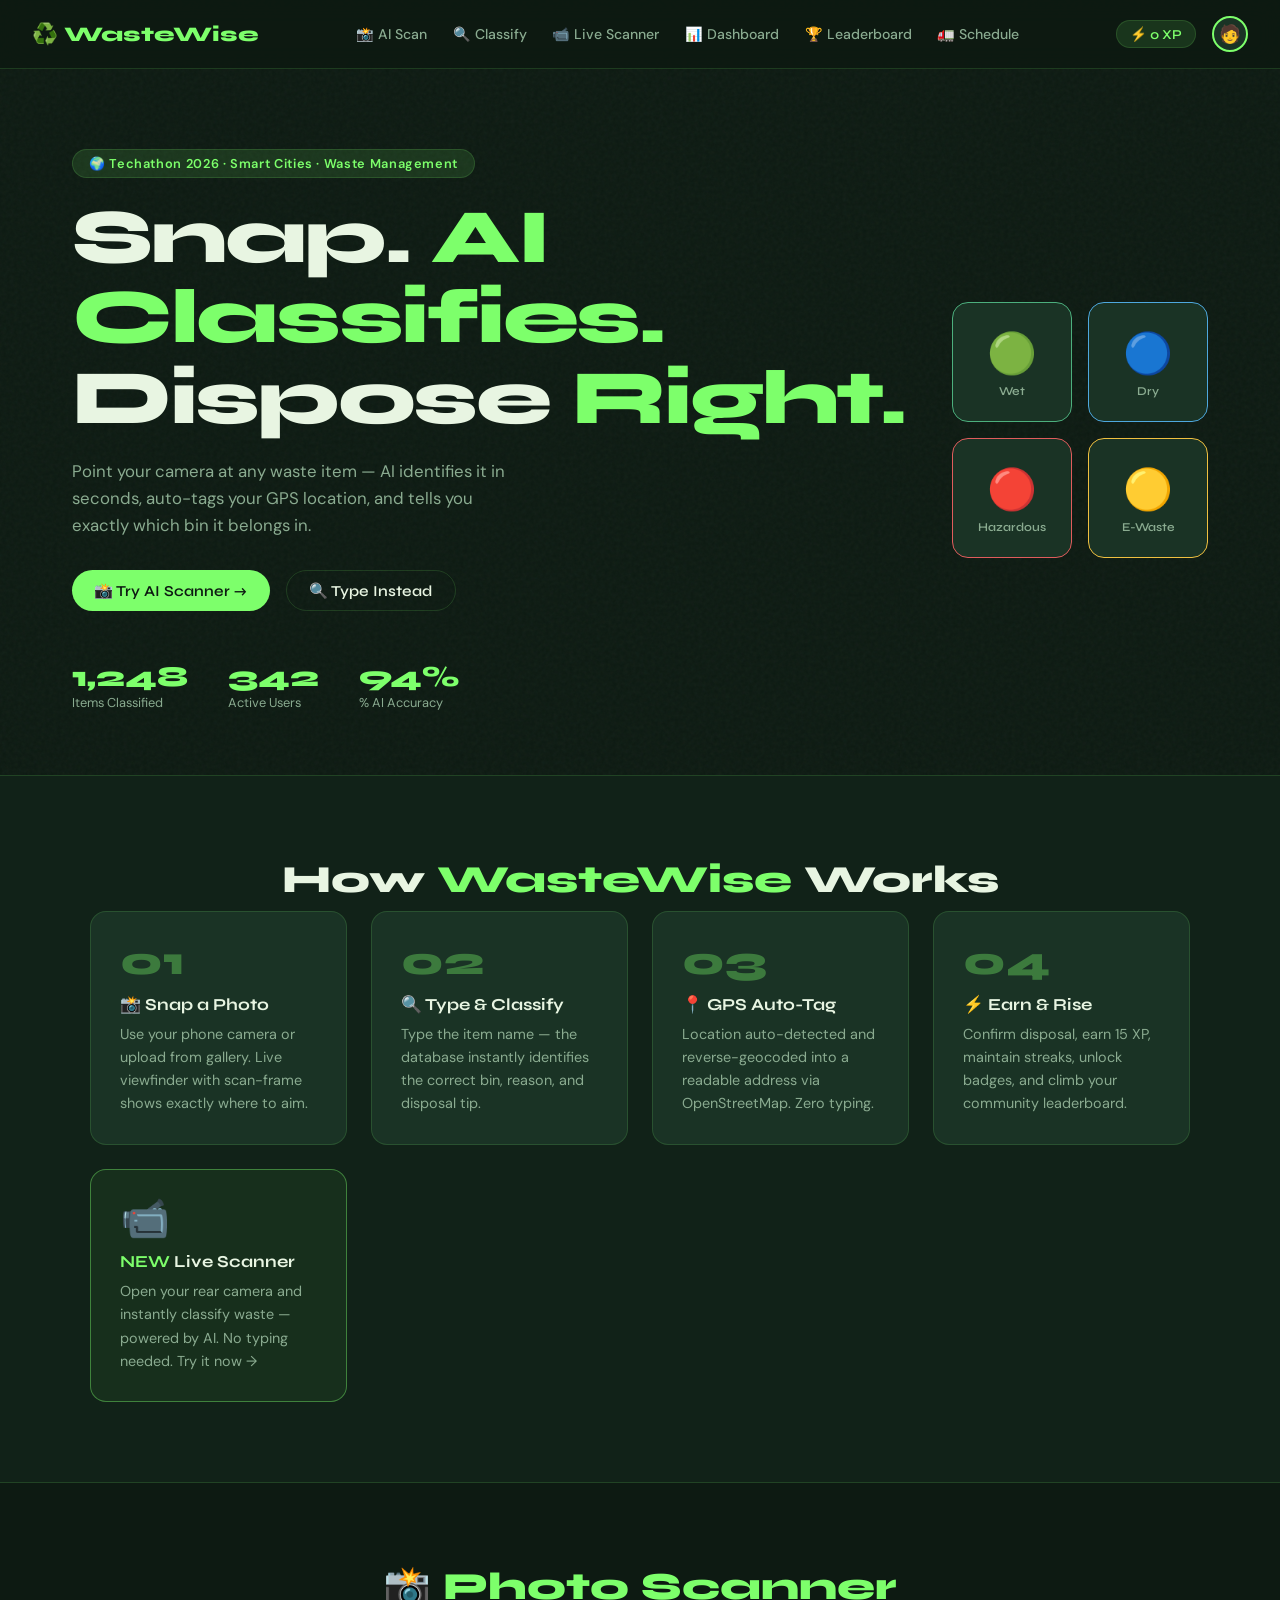
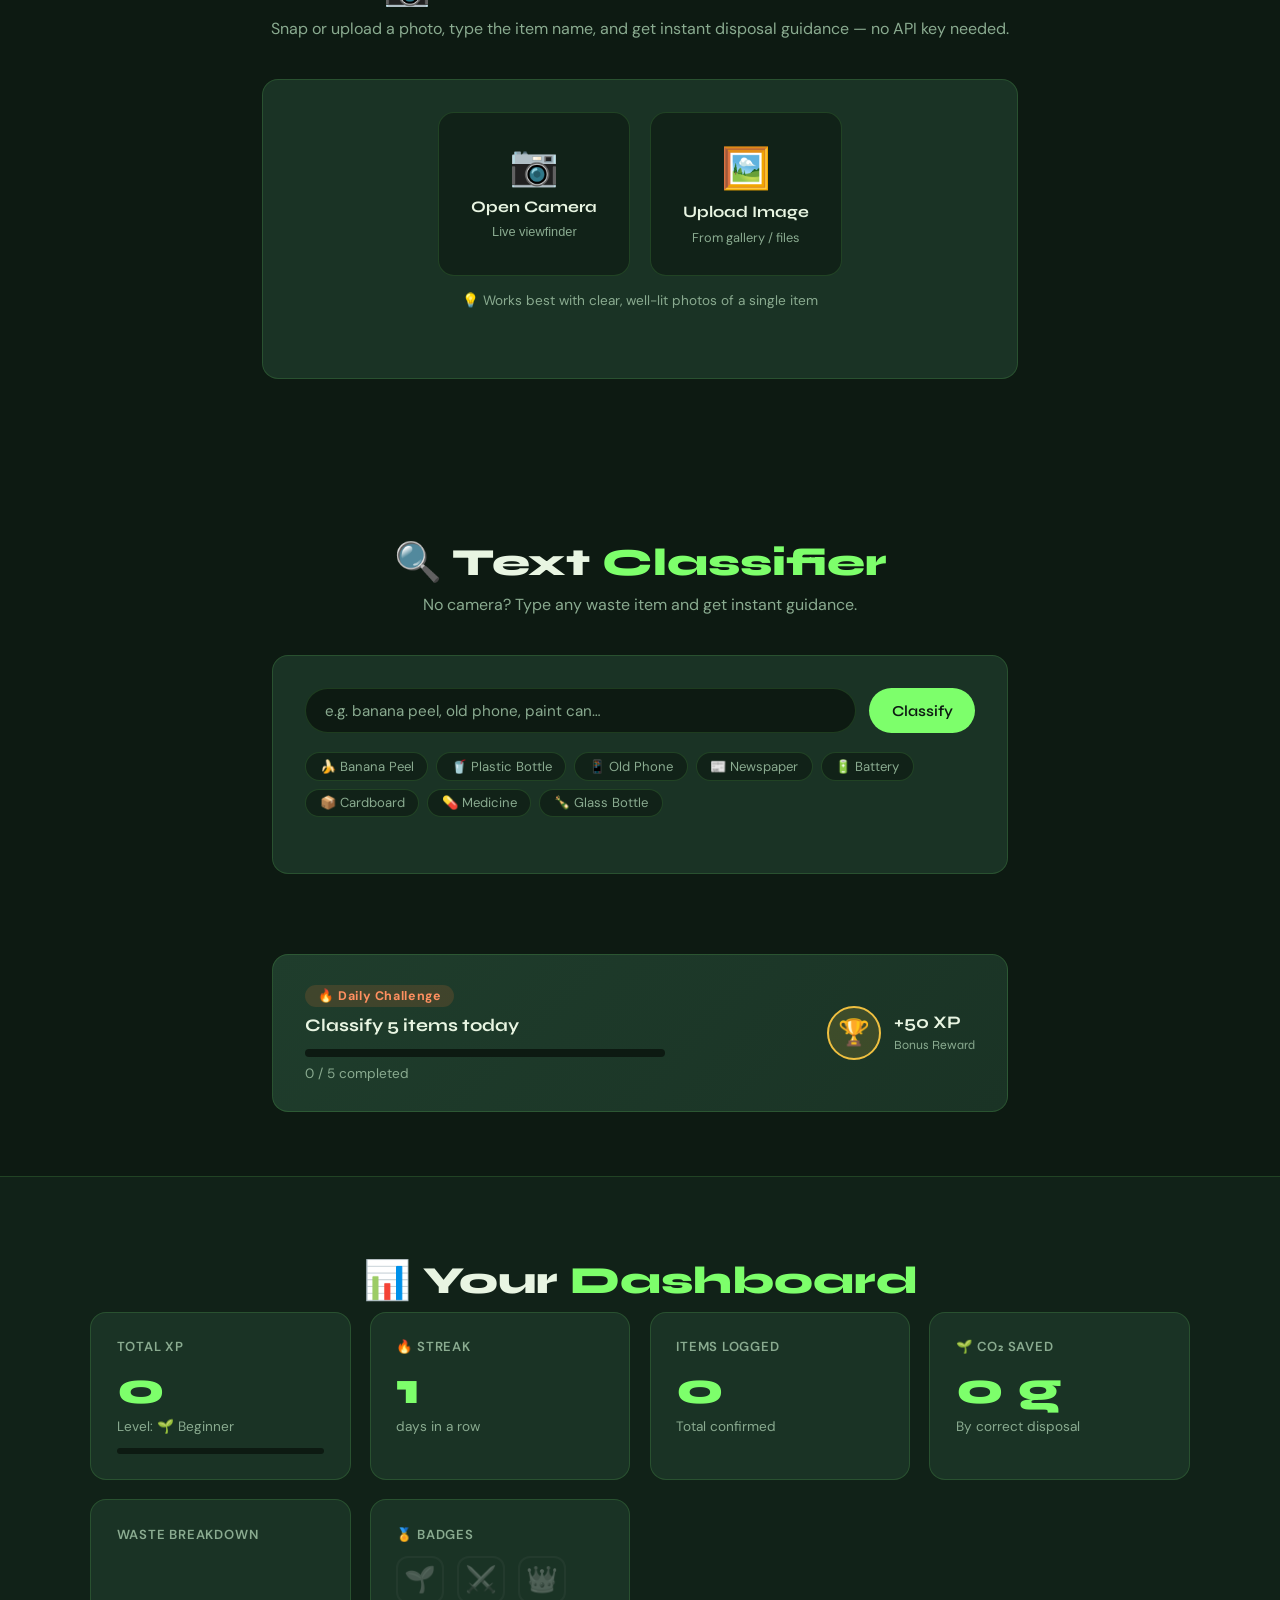
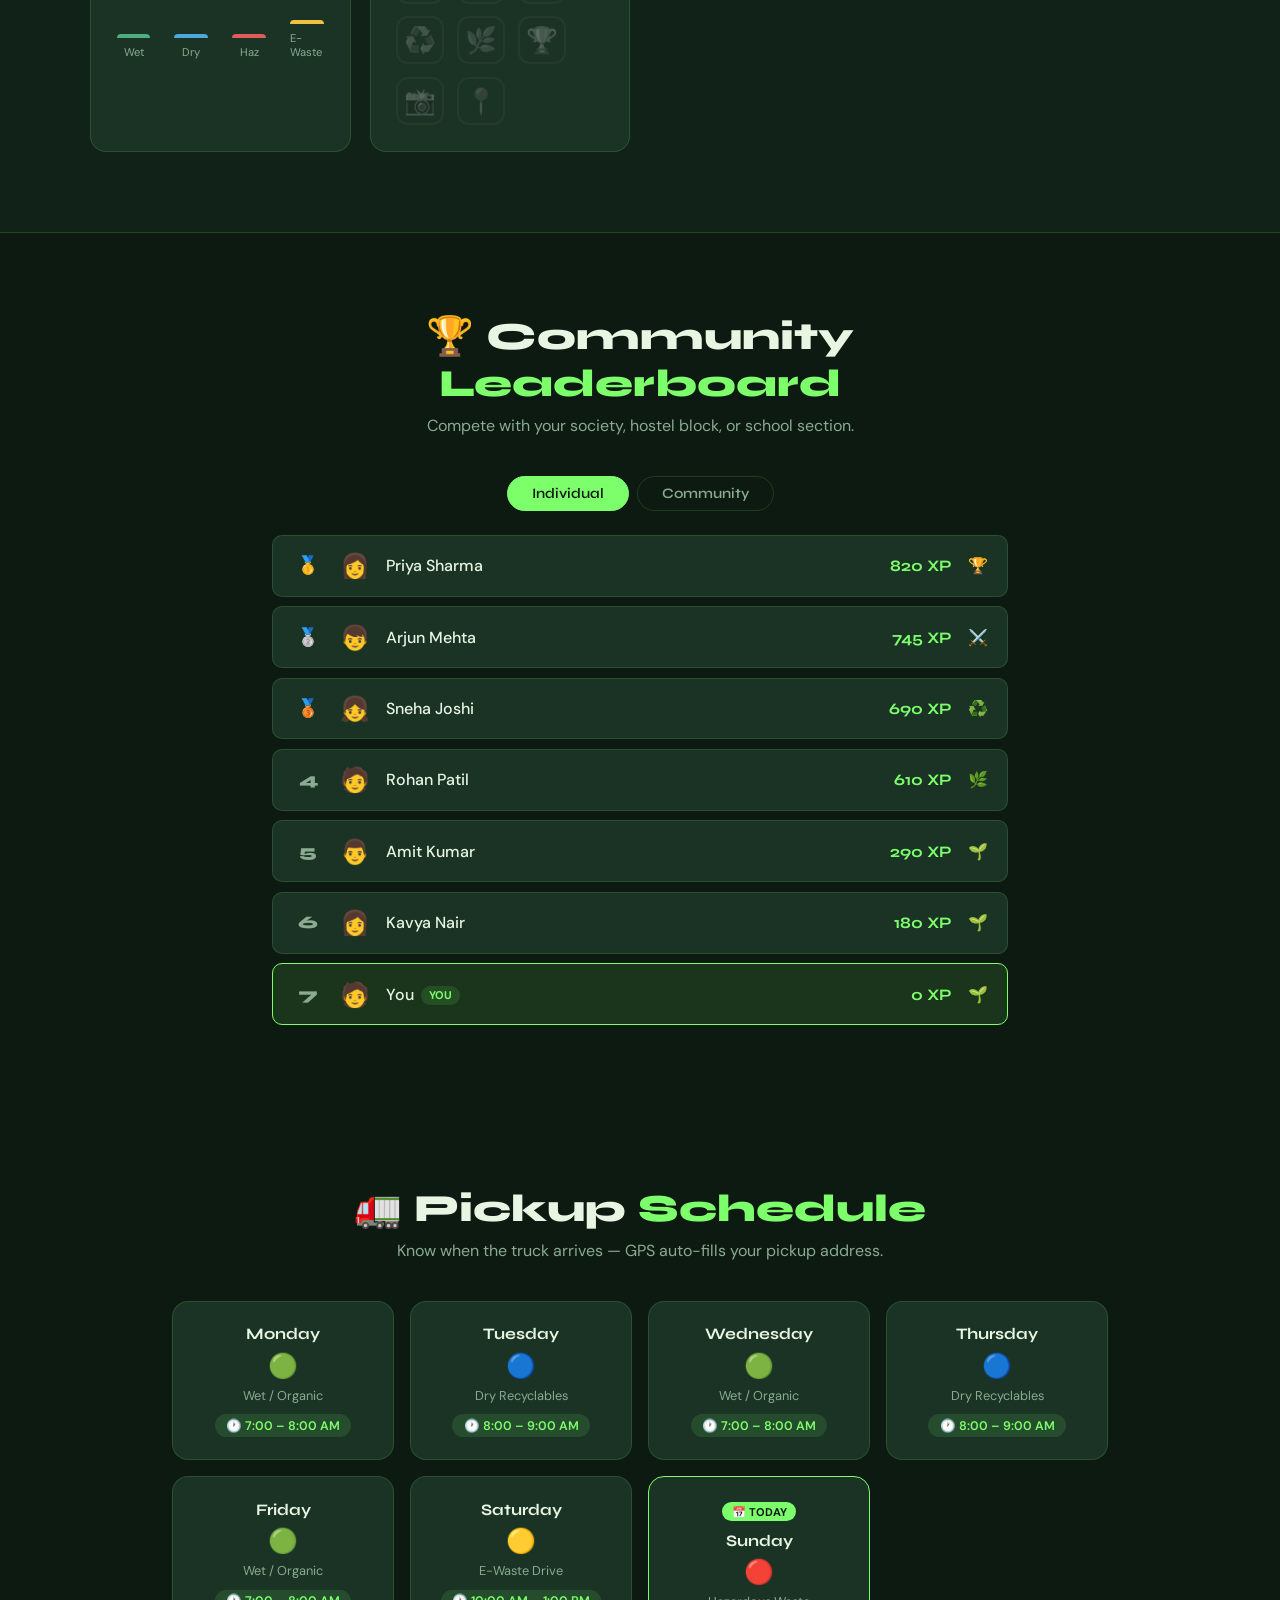
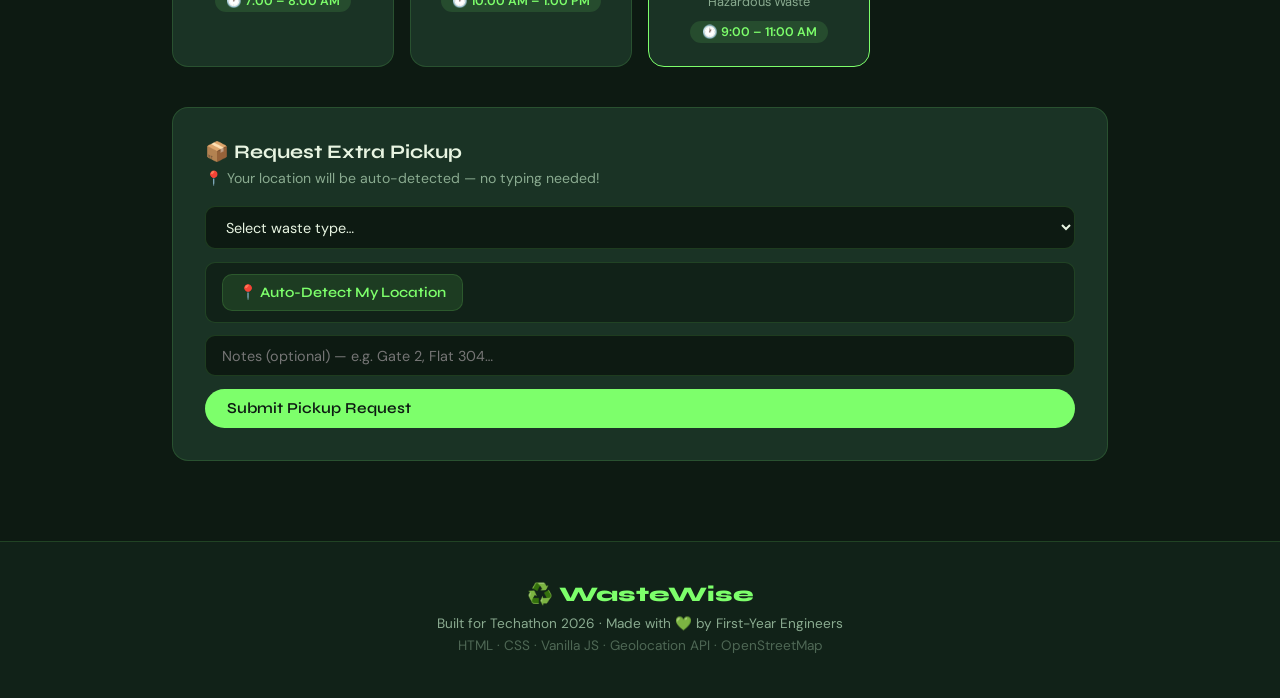
==== commit fd824e6e: "feat: Add Live Waste Scanner with TensorFlow.js MobileNet AI classification" ====
--- a/index.html
+++ b/index.html
@@ -1,411 +1,438 @@
 <!DOCTYPE html>
 <html lang="en">
+
 <head>
-  <meta charset="UTF-8"/>
-  <meta name="viewport" content="width=device-width, initial-scale=1.0"/>
+  <meta charset="UTF-8" />
+  <meta name="viewport" content="width=device-width, initial-scale=1.0" />
   <title>WasteWise – AI Waste Scanner</title>
-  <link rel="stylesheet" href="style.css"/>
-  <link href="https://fonts.googleapis.com/css2?family=Syne:wght@400;600;700;800&family=DM+Sans:ital,wght@0,300;0,400;0,500;1,300&display=swap" rel="stylesheet"/>
+  <link rel="stylesheet" href="style.css" />
+  <link
+    href="https://fonts.googleapis.com/css2?family=Syne:wght@400;600;700;800&family=DM+Sans:ital,wght@0,300;0,400;0,500;1,300&display=swap"
+    rel="stylesheet" />
 </head>
+
 <body>
 
-<!-- ═══════════ HEADER ═══════════ -->
-<header class="header">
-  <div class="logo">♻️ WasteWise</div>
-  <nav class="nav">
-    <a href="#ai-scan"     class="nav-link">📸 AI Scan</a>
-    <a href="#scanner"     class="nav-link">🔍 Classify</a>
-    <a href="#dashboard"   class="nav-link">📊 Dashboard</a>
-    <a href="#leaderboard" class="nav-link">🏆 Leaderboard</a>
-    <a href="#schedule"    class="nav-link">🚛 Schedule</a>
-  </nav>
-  <div class="header-right">
-    <span class="xp-badge" id="headerXP">⚡ 0 XP</span>
-    <div class="avatar">🧑</div>
-  </div>
-</header>
-
-<!-- ═══════════ HERO ═══════════ -->
-<section class="hero">
-  <div class="hero-text">
-    <div class="hero-tag">🌍 Techathon 2026 · Smart Cities · Waste Management</div>
-    <h1 class="hero-title">Snap. <span class="accent">AI Classifies.</span><br/>Dispose <span class="accent">Right.</span></h1>
-    <p class="hero-sub">Point your camera at any waste item — AI identifies it in seconds, auto-tags your GPS location, and tells you exactly which bin it belongs in.</p>
-    <div class="hero-actions">
-      <a href="#ai-scan" class="btn btn-primary">📸 Try AI Scanner →</a>
-      <a href="#scanner" class="btn btn-ghost">🔍 Type Instead</a>
-    </div>
-    <div class="hero-stats">
-      <div class="stat"><span class="stat-num" id="stat1">1,248</span><span class="stat-label">Items Classified</span></div>
-      <div class="stat"><span class="stat-num" id="stat2">342</span><span class="stat-label">Active Users</span></div>
-      <div class="stat"><span class="stat-num" id="stat3">94</span><span class="stat-label">% AI Accuracy</span></div>
-    </div>
-  </div>
-  <div class="hero-visual">
-    <div class="bin-group">
-      <div class="bin bin-wet"    data-tooltip="Wet / Organic">🟢<span>Wet</span></div>
-      <div class="bin bin-dry"    data-tooltip="Dry / Recyclable">🔵<span>Dry</span></div>
-      <div class="bin bin-haz"    data-tooltip="Hazardous">🔴<span>Hazardous</span></div>
-      <div class="bin bin-ewaste" data-tooltip="E-Waste">🟡<span>E-Waste</span></div>
-    </div>
-  </div>
-</section>
-
-<!-- ═══════════ HOW IT WORKS ═══════════ -->
-<section class="how-section" id="how">
-  <h2 class="section-title">How <span class="accent">WasteWise</span> Works</h2>
-  <div class="steps">
-    <div class="step-card">
-      <div class="step-num">01</div>
-      <h3>📸 Snap a Photo</h3>
-      <p>Use your phone camera or upload from gallery. Live viewfinder with scan-frame shows exactly where to aim.</p>
-    </div>
-    <div class="step-card">
-      <div class="step-num">02</div>
-      <h3>🔍 Type & Classify</h3>
-      <p>Type the item name — the database instantly identifies the correct bin, reason, and disposal tip.</p>
-    </div>
-    <div class="step-card">
-      <div class="step-num">03</div>
-      <h3>📍 GPS Auto-Tag</h3>
-      <p>Location auto-detected and reverse-geocoded into a readable address via OpenStreetMap. Zero typing.</p>
-    </div>
-    <div class="step-card">
-      <div class="step-num">04</div>
-      <h3>⚡ Earn &amp; Rise</h3>
-      <p>Confirm disposal, earn 15 XP, maintain streaks, unlock badges, and climb your community leaderboard.</p>
-    </div>
-  </div>
-</section>
-
-<!-- ═══════════════════════════════════════
+  <!-- ═══════════ HEADER ═══════════ -->
+  <header class="header">
+    <div class="logo">♻️ WasteWise</div>
+    <nav class="nav">
+      <a href="#ai-scan" class="nav-link">📸 AI Scan</a>
+      <a href="#scanner" class="nav-link">🔍 Classify</a>
+      <a href="scanner.html" class="nav-link">📹 Live Scanner</a>
+      <a href="#dashboard" class="nav-link">📊 Dashboard</a>
+      <a href="#leaderboard" class="nav-link">🏆 Leaderboard</a>
+      <a href="#schedule" class="nav-link">🚛 Schedule</a>
+    </nav>
+    <div class="header-right">
+      <span class="xp-badge" id="headerXP">⚡ 0 XP</span>
+      <div class="avatar">🧑</div>
+    </div>
+  </header>
+
+  <!-- ═══════════ HERO ═══════════ -->
+  <section class="hero">
+    <div class="hero-text">
+      <div class="hero-tag">🌍 Techathon 2026 · Smart Cities · Waste Management</div>
+      <h1 class="hero-title">Snap. <span class="accent">AI Classifies.</span><br />Dispose <span
+          class="accent">Right.</span></h1>
+      <p class="hero-sub">Point your camera at any waste item — AI identifies it in seconds, auto-tags your GPS
+        location, and tells you exactly which bin it belongs in.</p>
+      <div class="hero-actions">
+        <a href="#ai-scan" class="btn btn-primary">📸 Try AI Scanner →</a>
+        <a href="#scanner" class="btn btn-ghost">🔍 Type Instead</a>
+      </div>
+      <div class="hero-stats">
+        <div class="stat"><span class="stat-num" id="stat1">1,248</span><span class="stat-label">Items Classified</span>
+        </div>
+        <div class="stat"><span class="stat-num" id="stat2">342</span><span class="stat-label">Active Users</span></div>
+        <div class="stat"><span class="stat-num" id="stat3">94</span><span class="stat-label">% AI Accuracy</span></div>
+      </div>
+    </div>
+    <div class="hero-visual">
+      <div class="bin-group">
+        <div class="bin bin-wet" data-tooltip="Wet / Organic">🟢<span>Wet</span></div>
+        <div class="bin bin-dry" data-tooltip="Dry / Recyclable">🔵<span>Dry</span></div>
+        <div class="bin bin-haz" data-tooltip="Hazardous">🔴<span>Hazardous</span></div>
+        <div class="bin bin-ewaste" data-tooltip="E-Waste">🟡<span>E-Waste</span></div>
+      </div>
+    </div>
+  </section>
+
+  <!-- ═══════════ HOW IT WORKS ═══════════ -->
+  <section class="how-section" id="how">
+    <h2 class="section-title">How <span class="accent">WasteWise</span> Works</h2>
+    <div class="steps">
+      <div class="step-card">
+        <div class="step-num">01</div>
+        <h3>📸 Snap a Photo</h3>
+        <p>Use your phone camera or upload from gallery. Live viewfinder with scan-frame shows exactly where to aim.</p>
+      </div>
+      <div class="step-card">
+        <div class="step-num">02</div>
+        <h3>🔍 Type & Classify</h3>
+        <p>Type the item name — the database instantly identifies the correct bin, reason, and disposal tip.</p>
+      </div>
+      <div class="step-card">
+        <div class="step-num">03</div>
+        <h3>📍 GPS Auto-Tag</h3>
+        <p>Location auto-detected and reverse-geocoded into a readable address via OpenStreetMap. Zero typing.</p>
+      </div>
+      <div class="step-card">
+        <div class="step-num">04</div>
+        <h3>⚡ Earn &amp; Rise</h3>
+        <p>Confirm disposal, earn 15 XP, maintain streaks, unlock badges, and climb your community leaderboard.</p>
+      </div>
+      <a href="scanner.html" class="step-card"
+        style="text-decoration:none;border-color:rgba(125,255,107,.4);background:rgba(125,255,107,.06)">
+        <div class="step-num" style="opacity:1">📹</div>
+        <h3><span style="color:var(--accent)">NEW</span> Live Scanner</h3>
+        <p>Open your rear camera and instantly classify waste — powered by AI. No typing needed. Try it now →</p>
+      </a>
+    </div>
+  </section>
+
+  <!-- ═══════════════════════════════════════
      FEATURE 1 — AI PHOTO SCANNER
 ═══════════════════════════════════════ -->
-<section class="ai-scan-section" id="ai-scan">
-  <h2 class="section-title">📸 <span class="accent">Photo Scanner</span></h2>
-  <p class="section-sub">Snap or upload a photo, type the item name, and get instant disposal guidance — no API key needed.</p>
-
-  <div class="ai-scan-box">
-
-    <!-- STEP 1: Input method -->
-    <div class="cam-step" id="camStep1">
-      <div class="cam-options">
-        <button class="cam-option-btn" id="openCameraBtn">
-          <div class="cam-option-icon">📷</div>
-          <div class="cam-option-label">Open Camera</div>
-          <div class="cam-option-sub">Live viewfinder</div>
-        </button>
-        <label class="cam-option-btn" for="fileUploadInput">
-          <div class="cam-option-icon">🖼️</div>
-          <div class="cam-option-label">Upload Image</div>
-          <div class="cam-option-sub">From gallery / files</div>
-        </label>
-        <input type="file" id="fileUploadInput" accept="image/*" style="display:none"/>
-      </div>
-      <p class="cam-hint">💡 Works best with clear, well-lit photos of a single item</p>
-    </div>
-
-    <!-- STEP 2: Live Camera -->
-    <div class="cam-step hidden" id="camStep2">
-      <div class="camera-viewport">
-        <video id="cameraVideo" autoplay playsinline muted></video>
-        <div class="scan-overlay">
-          <div class="scan-corner tl"></div>
-          <div class="scan-corner tr"></div>
-          <div class="scan-corner bl"></div>
-          <div class="scan-corner br"></div>
-          <div class="scan-laser"></div>
-        </div>
-        <p class="viewport-hint">📦 Centre the waste item inside the frame</p>
-      </div>
-      <canvas id="snapCanvas" style="display:none"></canvas>
-      <div class="cam-bottom-bar">
-        <button class="btn btn-ghost" id="closeCameraBtn">✕ Cancel</button>
-        <button class="snap-btn" id="snapBtn" title="Take Photo">
-          <div class="snap-ring"></div>
-          <div class="snap-dot"></div>
-        </button>
-        <div style="width:80px"></div>
-      </div>
-    </div>
-
-    <!-- STEP 3: Preview + item name input -->
-    <div class="cam-step hidden" id="camStep3">
-      <div class="preview-wrap">
-        <img id="previewImg" src="" alt="Captured waste item"/>
-      </div>
-      <div class="photo-item-entry">
-        <label for="photoItemInput" class="photo-item-label">✏️ What item is this? Type to classify:</label>
-        <div class="photo-item-row">
-          <input type="text" id="photoItemInput" placeholder="e.g. plastic bottle, battery, banana peel…" autocomplete="off"/>
-          <button class="btn btn-primary" id="analyzeBtn">🔍 Classify</button>
-        </div>
-        <p class="cam-hint">💡 Type a keyword — partial names like "bottle", "phone", "battery" also work!</p>
-      </div>
-      <div class="preview-actions">
-        <button class="btn btn-ghost" id="retakeBtn">🔄 Retake Photo</button>
-      </div>
-    </div>
-
-    <!-- STEP 4: Result -->
-    <div class="cam-step hidden" id="camStep4">
-      <div class="ai-result-card">
-
-        <div class="ai-result-top">
-          <span class="ai-badge-pill">📸 Photo · Classified</span>
-          <span class="ai-confidence-pill" id="aiConfidencePill">● Database Match</span>
-        </div>
-
-        <div class="ai-result-main">
-          <img id="aiThumb" src="" alt="Classified item" class="ai-thumb"/>
-          <div class="ai-result-info">
-            <div class="ai-item-name" id="aiItemName">Item Name</div>
-            <div class="ai-bin-tag"   id="aiBinTag">🔵 Dry / Recyclable Bin</div>
-            <span class="result-badge badge-dry ai-result-badge" id="aiResultBadge">DRY</span>
-          </div>
-        </div>
-
-        <div class="ai-description" id="aiDescription"></div>
-        <div class="ai-tip-box"     id="aiTipBox"></div>
-
-        <!-- Unknown item voting (shown only when item not in DB) -->
-        <div class="unknown-card hidden" id="photoUnknownBlock">
-          <p>Help us grow the database — vote for the correct bin:</p>
-          <div class="bin-vote-group">
-            <button class="bin-vote photo-bin-vote" data-bin="wet">🟢 Wet</button>
-            <button class="bin-vote photo-bin-vote" data-bin="dry">🔵 Dry</button>
-            <button class="bin-vote photo-bin-vote" data-bin="hazardous">🔴 Hazardous</button>
-            <button class="bin-vote photo-bin-vote" data-bin="ewaste">🟡 E-Waste</button>
-          </div>
-          <p class="vote-thanks hidden" id="photoVoteThanks">🎉 Thanks! +5 XP for contributing!</p>
-        </div>
-
-        <!-- GPS Auto-Tag panel -->
-        <div class="gps-panel">
-          <div class="gps-panel-header">
-            <span>📍 Disposal Location</span>
-            <button class="gps-refresh-btn" id="gpsRefreshBtn">🔄 Refresh GPS</button>
-          </div>
-          <div class="gps-state gps-detecting hidden" id="gpsDetecting">
-            <div class="gps-spinner"></div>
-            <span>Acquiring GPS signal…</span>
-          </div>
-          <div class="gps-state gps-result hidden" id="gpsResult">
-            <div class="gps-address-row">
-              <span class="gps-pin">📍</span>
-              <div>
-                <div class="gps-address" id="gpsAddress">—</div>
-                <div class="gps-coords"  id="gpsCoords">—</div>
+  <section class="ai-scan-section" id="ai-scan">
+    <h2 class="section-title">📸 <span class="accent">Photo Scanner</span></h2>
+    <p class="section-sub">Snap or upload a photo, type the item name, and get instant disposal guidance — no API key
+      needed.</p>
+
+    <div class="ai-scan-box">
+
+      <!-- STEP 1: Input method -->
+      <div class="cam-step" id="camStep1">
+        <div class="cam-options">
+          <button class="cam-option-btn" id="openCameraBtn">
+            <div class="cam-option-icon">📷</div>
+            <div class="cam-option-label">Open Camera</div>
+            <div class="cam-option-sub">Live viewfinder</div>
+          </button>
+          <label class="cam-option-btn" for="fileUploadInput">
+            <div class="cam-option-icon">🖼️</div>
+            <div class="cam-option-label">Upload Image</div>
+            <div class="cam-option-sub">From gallery / files</div>
+          </label>
+          <input type="file" id="fileUploadInput" accept="image/*" style="display:none" />
+        </div>
+        <p class="cam-hint">💡 Works best with clear, well-lit photos of a single item</p>
+      </div>
+
+      <!-- STEP 2: Live Camera -->
+      <div class="cam-step hidden" id="camStep2">
+        <div class="camera-viewport">
+          <video id="cameraVideo" autoplay playsinline muted></video>
+          <div class="scan-overlay">
+            <div class="scan-corner tl"></div>
+            <div class="scan-corner tr"></div>
+            <div class="scan-corner bl"></div>
+            <div class="scan-corner br"></div>
+            <div class="scan-laser"></div>
+          </div>
+          <p class="viewport-hint">📦 Centre the waste item inside the frame</p>
+        </div>
+        <canvas id="snapCanvas" style="display:none"></canvas>
+        <div class="cam-bottom-bar">
+          <button class="btn btn-ghost" id="closeCameraBtn">✕ Cancel</button>
+          <button class="snap-btn" id="snapBtn" title="Take Photo">
+            <div class="snap-ring"></div>
+            <div class="snap-dot"></div>
+          </button>
+          <div style="width:80px"></div>
+        </div>
+      </div>
+
+      <!-- STEP 3: Preview + item name input -->
+      <div class="cam-step hidden" id="camStep3">
+        <div class="preview-wrap">
+          <img id="previewImg" src="" alt="Captured waste item" />
+        </div>
+        <div class="photo-item-entry">
+          <label for="photoItemInput" class="photo-item-label">✏️ What item is this? Type to classify:</label>
+          <div class="photo-item-row">
+            <input type="text" id="photoItemInput" placeholder="e.g. plastic bottle, battery, banana peel…"
+              autocomplete="off" />
+            <button class="btn btn-primary" id="analyzeBtn">🔍 Classify</button>
+          </div>
+          <p class="cam-hint">💡 Type a keyword — partial names like "bottle", "phone", "battery" also work!</p>
+        </div>
+        <div class="preview-actions">
+          <button class="btn btn-ghost" id="retakeBtn">🔄 Retake Photo</button>
+        </div>
+      </div>
+
+      <!-- STEP 4: Result -->
+      <div class="cam-step hidden" id="camStep4">
+        <div class="ai-result-card">
+
+          <div class="ai-result-top">
+            <span class="ai-badge-pill">📸 Photo · Classified</span>
+            <span class="ai-confidence-pill" id="aiConfidencePill">● Database Match</span>
+          </div>
+
+          <div class="ai-result-main">
+            <img id="aiThumb" src="" alt="Classified item" class="ai-thumb" />
+            <div class="ai-result-info">
+              <div class="ai-item-name" id="aiItemName">Item Name</div>
+              <div class="ai-bin-tag" id="aiBinTag">🔵 Dry / Recyclable Bin</div>
+              <span class="result-badge badge-dry ai-result-badge" id="aiResultBadge">DRY</span>
+            </div>
+          </div>
+
+          <div class="ai-description" id="aiDescription"></div>
+          <div class="ai-tip-box" id="aiTipBox"></div>
+
+          <!-- Unknown item voting (shown only when item not in DB) -->
+          <div class="unknown-card hidden" id="photoUnknownBlock">
+            <p>Help us grow the database — vote for the correct bin:</p>
+            <div class="bin-vote-group">
+              <button class="bin-vote photo-bin-vote" data-bin="wet">🟢 Wet</button>
+              <button class="bin-vote photo-bin-vote" data-bin="dry">🔵 Dry</button>
+              <button class="bin-vote photo-bin-vote" data-bin="hazardous">🔴 Hazardous</button>
+              <button class="bin-vote photo-bin-vote" data-bin="ewaste">🟡 E-Waste</button>
+            </div>
+            <p class="vote-thanks hidden" id="photoVoteThanks">🎉 Thanks! +5 XP for contributing!</p>
+          </div>
+
+          <!-- GPS Auto-Tag panel -->
+          <div class="gps-panel">
+            <div class="gps-panel-header">
+              <span>📍 Disposal Location</span>
+              <button class="gps-refresh-btn" id="gpsRefreshBtn">🔄 Refresh GPS</button>
+            </div>
+            <div class="gps-state gps-detecting hidden" id="gpsDetecting">
+              <div class="gps-spinner"></div>
+              <span>Acquiring GPS signal…</span>
+            </div>
+            <div class="gps-state gps-result hidden" id="gpsResult">
+              <div class="gps-address-row">
+                <span class="gps-pin">📍</span>
+                <div>
+                  <div class="gps-address" id="gpsAddress">—</div>
+                  <div class="gps-coords" id="gpsCoords">—</div>
+                </div>
               </div>
-            </div>
-            <a class="gps-map-btn" id="gpsMapBtn" href="#" target="_blank" rel="noopener">
-              🗺️ Open in Maps
-            </a>
-          </div>
-          <div class="gps-state gps-denied hidden" id="gpsDenied">
-            <span>⚠️ Location access denied.</span>
-            <button class="btn-inline" id="gpsEnableBtn">Try Again</button>
-          </div>
-        </div>
-
-        <div class="ai-actions">
-          <button class="btn btn-confirm" id="aiConfirmBtn" data-bin="dry" data-co2="0">
-            ✅ I Disposed Correctly! (+15 XP)
-          </button>
-          <button class="btn btn-ghost" id="aiReportBtn">🚩 Report Issue</button>
-          <button class="btn btn-ghost" id="aiScanAgainBtn">📸 Scan Another Item</button>
-        </div>
-
-      </div>
-    </div><!-- end camStep4 -->
-
-  </div><!-- end ai-scan-box -->
-</section>
-
-<!-- ═══════════ TEXT CLASSIFIER ═══════════ -->
-<section class="scanner-section" id="scanner">
-  <h2 class="section-title">🔍 Text <span class="accent">Classifier</span></h2>
-  <p class="section-sub">No camera? Type any waste item and get instant guidance.</p>
-
-  <div class="classifier-box">
-    <div class="search-bar">
-      <input type="text" id="wasteInput" placeholder="e.g. banana peel, old phone, paint can…" autocomplete="off"/>
-      <button class="btn btn-primary" id="classifyBtn">Classify</button>
-    </div>
-    <div class="quick-chips">
-      <span class="chip" data-item="banana peel">🍌 Banana Peel</span>
-      <span class="chip" data-item="plastic bottle">🥤 Plastic Bottle</span>
-      <span class="chip" data-item="old phone">📱 Old Phone</span>
-      <span class="chip" data-item="newspaper">📰 Newspaper</span>
-      <span class="chip" data-item="battery">🔋 Battery</span>
-      <span class="chip" data-item="cardboard">📦 Cardboard</span>
-      <span class="chip" data-item="medicine bottle">💊 Medicine</span>
-      <span class="chip" data-item="glass bottle">🍾 Glass Bottle</span>
-    </div>
-    <div class="result-card hidden" id="resultCard">
-      <div class="result-header">
-        <div class="result-icon" id="resultIcon">♻️</div>
-        <div>
-          <div class="result-item-name" id="resultItemName">Item</div>
-          <div class="result-bin-label" id="resultBinLabel">Goes in: Dry Bin</div>
-        </div>
-        <span class="result-badge" id="resultBadge">DRY</span>
-      </div>
-      <div class="result-why" id="resultWhy"></div>
-      <div class="result-tip" id="resultTip"></div>
-      <div class="result-actions">
-        <button class="btn btn-confirm" id="confirmBtn">✅ Disposed Correctly! (+10 XP)</button>
-        <button class="btn btn-ghost"   id="reportBtn">🚩 Unsure / Report</button>
-      </div>
-    </div>
-    <div class="unknown-card hidden" id="unknownCard">
-      <div class="unknown-icon">🤔</div>
-      <h3>We don't know this item yet!</h3>
-      <p>Help us grow the database — vote for the correct bin:</p>
-      <div class="bin-vote-group">
-        <button class="bin-vote" data-bin="wet">🟢 Wet</button>
-        <button class="bin-vote" data-bin="dry">🔵 Dry</button>
-        <button class="bin-vote" data-bin="hazardous">🔴 Hazardous</button>
-        <button class="bin-vote" data-bin="ewaste">🟡 E-Waste</button>
-      </div>
-      <p class="vote-thanks hidden" id="voteThanks">🎉 Thanks! +5 XP for contributing!</p>
+              <a class="gps-map-btn" id="gpsMapBtn" href="#" target="_blank" rel="noopener">
+                🗺️ Open in Maps
+              </a>
+            </div>
+            <div class="gps-state gps-denied hidden" id="gpsDenied">
+              <span>⚠️ Location access denied.</span>
+              <button class="btn-inline" id="gpsEnableBtn">Try Again</button>
+            </div>
+          </div>
+
+          <div class="ai-actions">
+            <button class="btn btn-confirm" id="aiConfirmBtn" data-bin="dry" data-co2="0">
+              ✅ I Disposed Correctly! (+15 XP)
+            </button>
+            <button class="btn btn-ghost" id="aiReportBtn">🚩 Report Issue</button>
+            <button class="btn btn-ghost" id="aiScanAgainBtn">📸 Scan Another Item</button>
+          </div>
+
+        </div>
+      </div><!-- end camStep4 -->
+
+    </div><!-- end ai-scan-box -->
+  </section>
+
+  <!-- ═══════════ TEXT CLASSIFIER ═══════════ -->
+  <section class="scanner-section" id="scanner">
+    <h2 class="section-title">🔍 Text <span class="accent">Classifier</span></h2>
+    <p class="section-sub">No camera? Type any waste item and get instant guidance.</p>
+
+    <div class="classifier-box">
+      <div class="search-bar">
+        <input type="text" id="wasteInput" placeholder="e.g. banana peel, old phone, paint can…" autocomplete="off" />
+        <button class="btn btn-primary" id="classifyBtn">Classify</button>
+      </div>
+      <div class="quick-chips">
+        <span class="chip" data-item="banana peel">🍌 Banana Peel</span>
+        <span class="chip" data-item="plastic bottle">🥤 Plastic Bottle</span>
+        <span class="chip" data-item="old phone">📱 Old Phone</span>
+        <span class="chip" data-item="newspaper">📰 Newspaper</span>
+        <span class="chip" data-item="battery">🔋 Battery</span>
+        <span class="chip" data-item="cardboard">📦 Cardboard</span>
+        <span class="chip" data-item="medicine bottle">💊 Medicine</span>
+        <span class="chip" data-item="glass bottle">🍾 Glass Bottle</span>
+      </div>
+      <div class="result-card hidden" id="resultCard">
+        <div class="result-header">
+          <div class="result-icon" id="resultIcon">♻️</div>
+          <div>
+            <div class="result-item-name" id="resultItemName">Item</div>
+            <div class="result-bin-label" id="resultBinLabel">Goes in: Dry Bin</div>
+          </div>
+          <span class="result-badge" id="resultBadge">DRY</span>
+        </div>
+        <div class="result-why" id="resultWhy"></div>
+        <div class="result-tip" id="resultTip"></div>
+        <div class="result-actions">
+          <button class="btn btn-confirm" id="confirmBtn">✅ Disposed Correctly! (+10 XP)</button>
+          <button class="btn btn-ghost" id="reportBtn">🚩 Unsure / Report</button>
+        </div>
+      </div>
+      <div class="unknown-card hidden" id="unknownCard">
+        <div class="unknown-icon">🤔</div>
+        <h3>We don't know this item yet!</h3>
+        <p>Help us grow the database — vote for the correct bin:</p>
+        <div class="bin-vote-group">
+          <button class="bin-vote" data-bin="wet">🟢 Wet</button>
+          <button class="bin-vote" data-bin="dry">🔵 Dry</button>
+          <button class="bin-vote" data-bin="hazardous">🔴 Hazardous</button>
+          <button class="bin-vote" data-bin="ewaste">🟡 E-Waste</button>
+        </div>
+        <p class="vote-thanks hidden" id="voteThanks">🎉 Thanks! +5 XP for contributing!</p>
+      </div>
+    </div>
+  </section>
+
+  <!-- ═══════════ DAILY CHALLENGE ═══════════ -->
+  <section class="challenge-section">
+    <div class="challenge-banner">
+      <div class="challenge-left">
+        <div class="challenge-tag">🔥 Daily Challenge</div>
+        <h3>Classify 5 items today</h3>
+        <div class="progress-bar-wrap">
+          <div class="progress-bar" id="challengeBar" style="width:0%"></div>
+        </div>
+        <p id="challengeProgress">0 / 5 completed</p>
+      </div>
+      <div class="challenge-reward">
+        <div class="reward-circle">🏆</div>
+        <div>+50 XP<br /><small>Bonus Reward</small></div>
+      </div>
+    </div>
+  </section>
+
+  <!-- ═══════════ DASHBOARD ═══════════ -->
+  <section class="dashboard-section" id="dashboard">
+    <h2 class="section-title">📊 Your <span class="accent">Dashboard</span></h2>
+    <div class="dash-grid">
+      <div class="dash-card">
+        <div class="dash-card-title">Total XP</div>
+        <div class="dash-big" id="dashXP">0</div>
+        <div class="dash-sub">Level: <span id="dashLevel">Beginner</span></div>
+        <div class="level-bar-wrap">
+          <div class="level-bar" id="levelBar" style="width:0%"></div>
+        </div>
+      </div>
+      <div class="dash-card">
+        <div class="dash-card-title">🔥 Streak</div>
+        <div class="dash-big" id="dashStreak">0</div>
+        <div class="dash-sub">days in a row</div>
+      </div>
+      <div class="dash-card">
+        <div class="dash-card-title">Items Logged</div>
+        <div class="dash-big" id="dashItems">0</div>
+        <div class="dash-sub">Total confirmed</div>
+      </div>
+      <div class="dash-card">
+        <div class="dash-card-title">🌱 CO₂ Saved</div>
+        <div class="dash-big" id="dashCO2">0 g</div>
+        <div class="dash-sub">By correct disposal</div>
+      </div>
+      <div class="dash-card">
+        <div class="dash-card-title">Waste Breakdown</div>
+        <div class="bar-chart">
+          <div class="bar-wrap">
+            <div class="bar-col wet-col" id="barWet" style="height:4px"></div><span>Wet</span>
+          </div>
+          <div class="bar-wrap">
+            <div class="bar-col dry-col" id="barDry" style="height:4px"></div><span>Dry</span>
+          </div>
+          <div class="bar-wrap">
+            <div class="bar-col haz-col" id="barHaz" style="height:4px"></div><span>Haz</span>
+          </div>
+          <div class="bar-wrap">
+            <div class="bar-col ew-col" id="barEW" style="height:4px"></div><span>E-Waste</span>
+          </div>
+        </div>
+      </div>
+      <div class="dash-card">
+        <div class="dash-card-title">🏅 Badges</div>
+        <div class="badge-grid" id="badgeGrid">
+          <div class="badge locked" title="Log 1 item">🌱</div>
+          <div class="badge locked" title="Log 10 items">⚔️</div>
+          <div class="badge locked" title="7-day streak">👑</div>
+          <div class="badge locked" title="5 dry items">♻️</div>
+          <div class="badge locked" title="5 wet items">🌿</div>
+          <div class="badge locked" title="500 XP">🏆</div>
+          <div class="badge locked" title="5 photo scans">📸</div>
+          <div class="badge locked" title="3 GPS reports">📍</div>
+        </div>
+      </div>
+    </div>
+  </section>
+
+  <!-- ═══════════ LEADERBOARD ═══════════ -->
+  <section class="leaderboard-section" id="leaderboard">
+    <h2 class="section-title">🏆 Community <span class="accent">Leaderboard</span></h2>
+    <p class="section-sub">Compete with your society, hostel block, or school section.</p>
+    <div class="lb-tabs">
+      <button class="lb-tab active" data-tab="individual">Individual</button>
+      <button class="lb-tab" data-tab="community">Community</button>
+    </div>
+    <div class="lb-table" id="lbTable"></div>
+  </section>
+
+  <!-- ═══════════ PICKUP SCHEDULE ═══════════ -->
+  <section class="schedule-section" id="schedule">
+    <h2 class="section-title">🚛 Pickup <span class="accent">Schedule</span></h2>
+    <p class="section-sub">Know when the truck arrives — GPS auto-fills your pickup address.</p>
+    <div class="schedule-grid" id="scheduleGrid"></div>
+
+    <div class="extra-pickup">
+      <h3>📦 Request Extra Pickup</h3>
+      <p class="pickup-sub">📍 Your location will be auto-detected — no typing needed!</p>
+      <div class="pickup-form">
+        <select id="pickupType">
+          <option value="">Select waste type…</option>
+          <option value="bulk">Bulk / Large Items</option>
+          <option value="hazardous">Hazardous Waste</option>
+          <option value="ewaste">E-Waste Drive</option>
+          <option value="garden">Garden / Green Waste</option>
+        </select>
+        <div class="pickup-gps-row">
+          <button class="btn btn-loc" id="detectPickupLocBtn">📍 Auto-Detect My Location</button>
+          <div class="pickup-loc-detected hidden" id="pickupLocDetected">
+            <span class="loc-tick">✅</span>
+            <span id="pickupLocText">Detecting…</span>
+            <button class="btn-redetect" id="redetectPickupBtn" title="Re-detect">🔄</button>
+          </div>
+        </div>
+        <input type="text" id="pickupNotes" placeholder="Notes (optional) — e.g. Gate 2, Flat 304…" />
+        <button class="btn btn-primary" id="pickupSubmitBtn">Submit Pickup Request</button>
+      </div>
+      <div class="pickup-success hidden" id="pickupSuccess">
+        ✅ Request submitted with your GPS location! You'll be notified 2 hrs before pickup. (+5 XP)
+      </div>
+    </div>
+  </section>
+
+  <!-- ═══════════ FOOTER ═══════════ -->
+  <footer class="footer">
+    <div class="footer-logo">♻️ WasteWise</div>
+    <p>Built for Techathon 2026 · Made with 💚 by First-Year Engineers</p>
+    <p class="footer-stack">HTML · CSS · Vanilla JS · Geolocation API · OpenStreetMap</p>
+  </footer>
+
+  <!-- Overlays -->
+  <div class="toast hidden" id="toast"></div>
+
+  <div class="popup-overlay hidden" id="badgePopup">
+    <div class="popup-box">
+      <div class="popup-icon" id="popupIcon">🏅</div>
+      <h3>Badge Unlocked!</h3>
+      <p id="popupBadgeName"></p>
+      <button class="btn btn-primary" id="popupClose">Awesome! 🎉</button>
     </div>
   </div>
-</section>
-
-<!-- ═══════════ DAILY CHALLENGE ═══════════ -->
-<section class="challenge-section">
-  <div class="challenge-banner">
-    <div class="challenge-left">
-      <div class="challenge-tag">🔥 Daily Challenge</div>
-      <h3>Classify 5 items today</h3>
-      <div class="progress-bar-wrap">
-        <div class="progress-bar" id="challengeBar" style="width:0%"></div>
-      </div>
-      <p id="challengeProgress">0 / 5 completed</p>
-    </div>
-    <div class="challenge-reward">
-      <div class="reward-circle">🏆</div>
-      <div>+50 XP<br/><small>Bonus Reward</small></div>
-    </div>
-  </div>
-</section>
-
-<!-- ═══════════ DASHBOARD ═══════════ -->
-<section class="dashboard-section" id="dashboard">
-  <h2 class="section-title">📊 Your <span class="accent">Dashboard</span></h2>
-  <div class="dash-grid">
-    <div class="dash-card">
-      <div class="dash-card-title">Total XP</div>
-      <div class="dash-big" id="dashXP">0</div>
-      <div class="dash-sub">Level: <span id="dashLevel">Beginner</span></div>
-      <div class="level-bar-wrap"><div class="level-bar" id="levelBar" style="width:0%"></div></div>
-    </div>
-    <div class="dash-card">
-      <div class="dash-card-title">🔥 Streak</div>
-      <div class="dash-big" id="dashStreak">0</div>
-      <div class="dash-sub">days in a row</div>
-    </div>
-    <div class="dash-card">
-      <div class="dash-card-title">Items Logged</div>
-      <div class="dash-big" id="dashItems">0</div>
-      <div class="dash-sub">Total confirmed</div>
-    </div>
-    <div class="dash-card">
-      <div class="dash-card-title">🌱 CO₂ Saved</div>
-      <div class="dash-big" id="dashCO2">0 g</div>
-      <div class="dash-sub">By correct disposal</div>
-    </div>
-    <div class="dash-card">
-      <div class="dash-card-title">Waste Breakdown</div>
-      <div class="bar-chart">
-        <div class="bar-wrap"><div class="bar-col wet-col" id="barWet" style="height:4px"></div><span>Wet</span></div>
-        <div class="bar-wrap"><div class="bar-col dry-col" id="barDry" style="height:4px"></div><span>Dry</span></div>
-        <div class="bar-wrap"><div class="bar-col haz-col" id="barHaz" style="height:4px"></div><span>Haz</span></div>
-        <div class="bar-wrap"><div class="bar-col ew-col"  id="barEW"  style="height:4px"></div><span>E-Waste</span></div>
-      </div>
-    </div>
-    <div class="dash-card">
-      <div class="dash-card-title">🏅 Badges</div>
-      <div class="badge-grid" id="badgeGrid">
-        <div class="badge locked" title="Log 1 item">🌱</div>
-        <div class="badge locked" title="Log 10 items">⚔️</div>
-        <div class="badge locked" title="7-day streak">👑</div>
-        <div class="badge locked" title="5 dry items">♻️</div>
-        <div class="badge locked" title="5 wet items">🌿</div>
-        <div class="badge locked" title="500 XP">🏆</div>
-        <div class="badge locked" title="5 photo scans">📸</div>
-        <div class="badge locked" title="3 GPS reports">📍</div>
-      </div>
-    </div>
-  </div>
-</section>
-
-<!-- ═══════════ LEADERBOARD ═══════════ -->
-<section class="leaderboard-section" id="leaderboard">
-  <h2 class="section-title">🏆 Community <span class="accent">Leaderboard</span></h2>
-  <p class="section-sub">Compete with your society, hostel block, or school section.</p>
-  <div class="lb-tabs">
-    <button class="lb-tab active" data-tab="individual">Individual</button>
-    <button class="lb-tab"        data-tab="community">Community</button>
-  </div>
-  <div class="lb-table" id="lbTable"></div>
-</section>
-
-<!-- ═══════════ PICKUP SCHEDULE ═══════════ -->
-<section class="schedule-section" id="schedule">
-  <h2 class="section-title">🚛 Pickup <span class="accent">Schedule</span></h2>
-  <p class="section-sub">Know when the truck arrives — GPS auto-fills your pickup address.</p>
-  <div class="schedule-grid" id="scheduleGrid"></div>
-
-  <div class="extra-pickup">
-    <h3>📦 Request Extra Pickup</h3>
-    <p class="pickup-sub">📍 Your location will be auto-detected — no typing needed!</p>
-    <div class="pickup-form">
-      <select id="pickupType">
-        <option value="">Select waste type…</option>
-        <option value="bulk">Bulk / Large Items</option>
-        <option value="hazardous">Hazardous Waste</option>
-        <option value="ewaste">E-Waste Drive</option>
-        <option value="garden">Garden / Green Waste</option>
-      </select>
-      <div class="pickup-gps-row">
-        <button class="btn btn-loc" id="detectPickupLocBtn">📍 Auto-Detect My Location</button>
-        <div class="pickup-loc-detected hidden" id="pickupLocDetected">
-          <span class="loc-tick">✅</span>
-          <span id="pickupLocText">Detecting…</span>
-          <button class="btn-redetect" id="redetectPickupBtn" title="Re-detect">🔄</button>
-        </div>
-      </div>
-      <input type="text" id="pickupNotes" placeholder="Notes (optional) — e.g. Gate 2, Flat 304…"/>
-      <button class="btn btn-primary" id="pickupSubmitBtn">Submit Pickup Request</button>
-    </div>
-    <div class="pickup-success hidden" id="pickupSuccess">
-      ✅ Request submitted with your GPS location! You'll be notified 2 hrs before pickup. (+5 XP)
-    </div>
-  </div>
-</section>
-
-<!-- ═══════════ FOOTER ═══════════ -->
-<footer class="footer">
-  <div class="footer-logo">♻️ WasteWise</div>
-  <p>Built for Techathon 2026 · Made with 💚 by First-Year Engineers</p>
-  <p class="footer-stack">HTML · CSS · Vanilla JS · Geolocation API · OpenStreetMap</p>
-</footer>
-
-<!-- Overlays -->
-<div class="toast hidden" id="toast"></div>
-
-<div class="popup-overlay hidden" id="badgePopup">
-  <div class="popup-box">
-    <div class="popup-icon" id="popupIcon">🏅</div>
-    <h3>Badge Unlocked!</h3>
-    <p id="popupBadgeName"></p>
-    <button class="btn btn-primary" id="popupClose">Awesome! 🎉</button>
-  </div>
-</div>
-
-
-<script src="script.js"></script>
+
+
+  <script src="script.js"></script>
 </body>
+
 </html>
